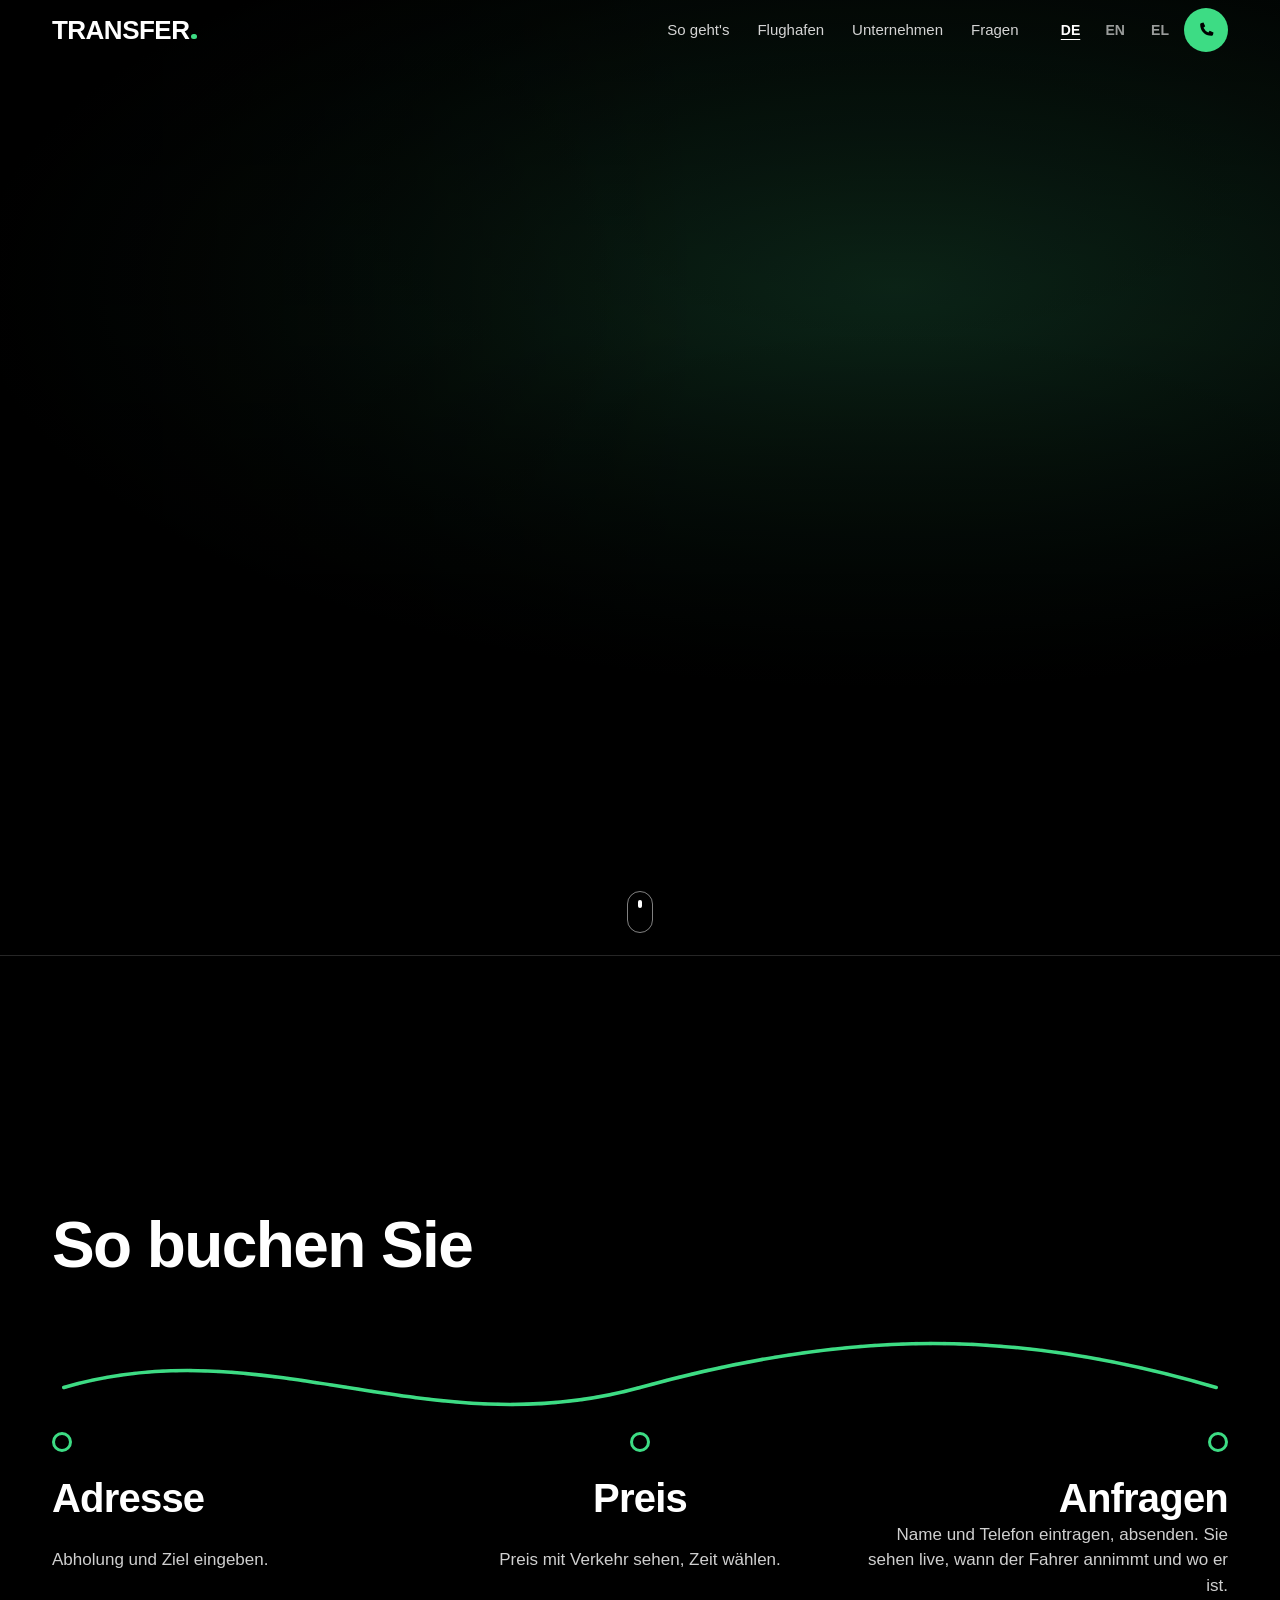
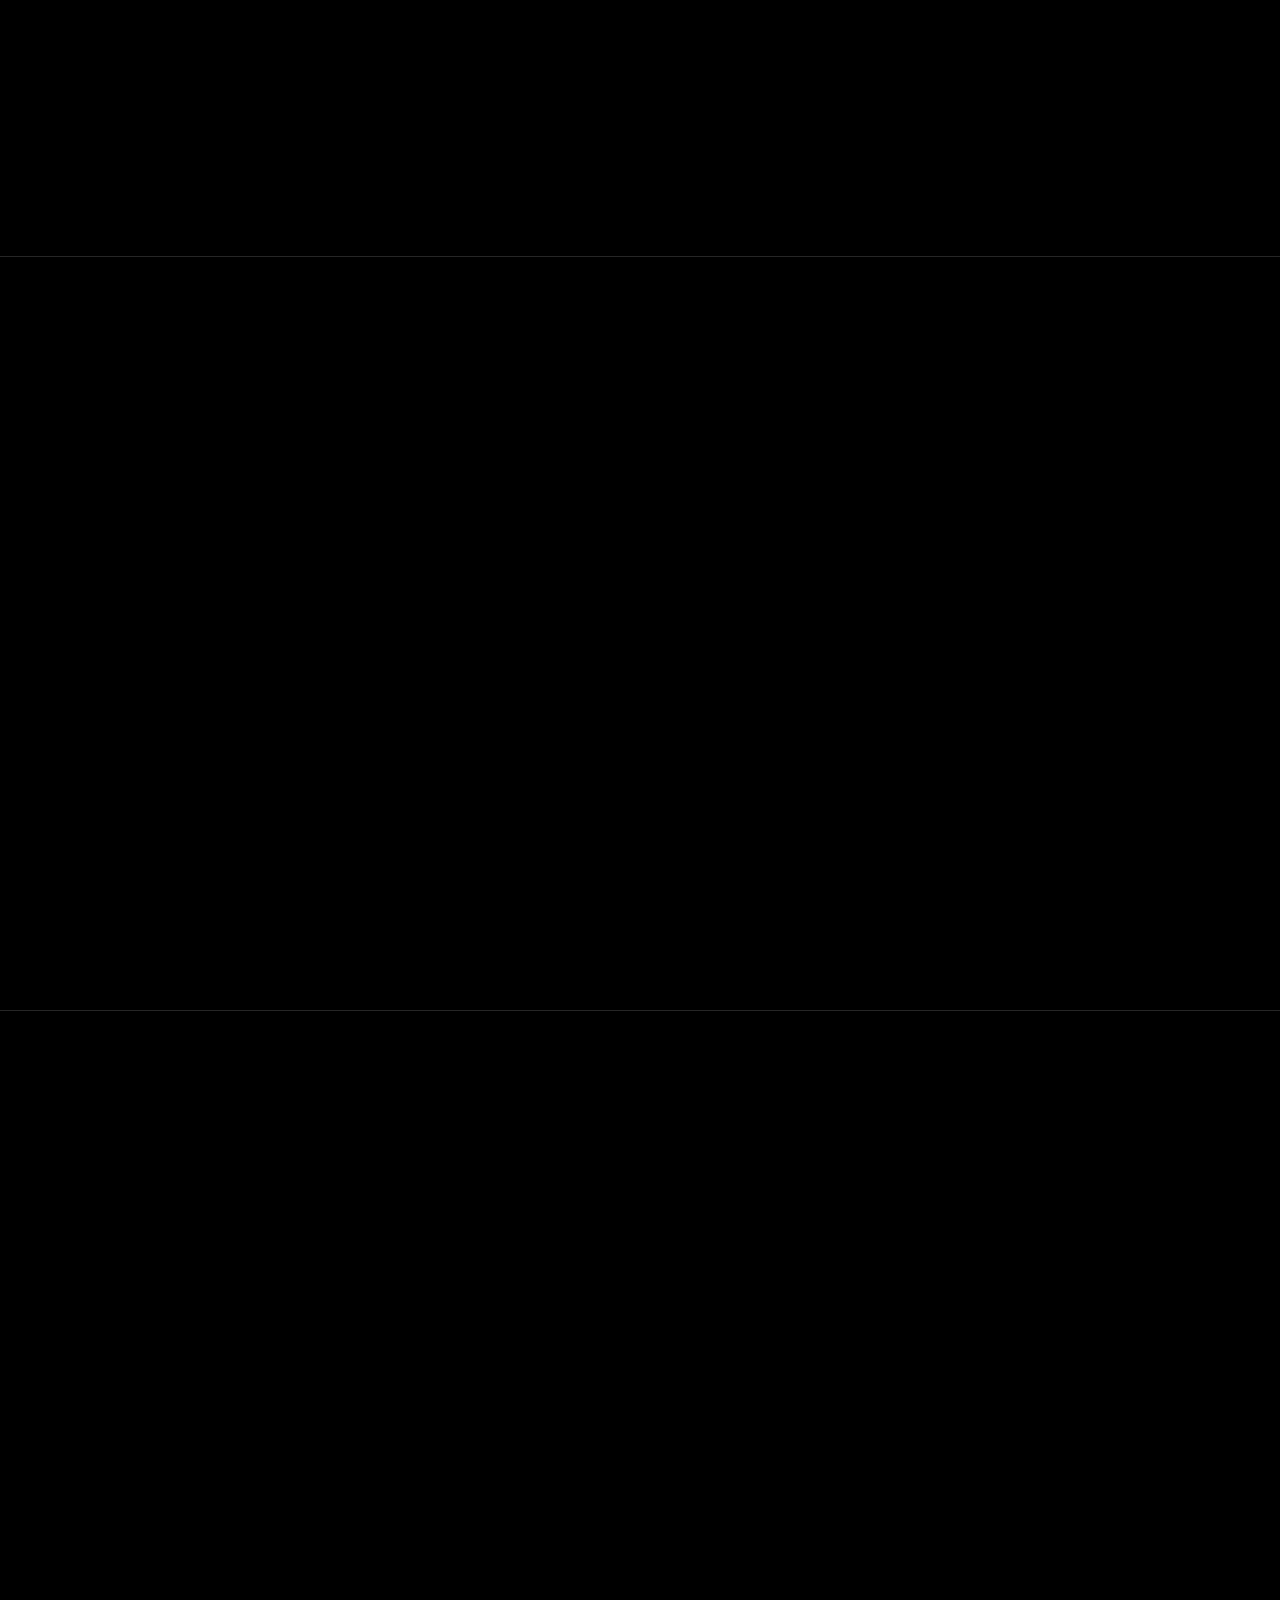
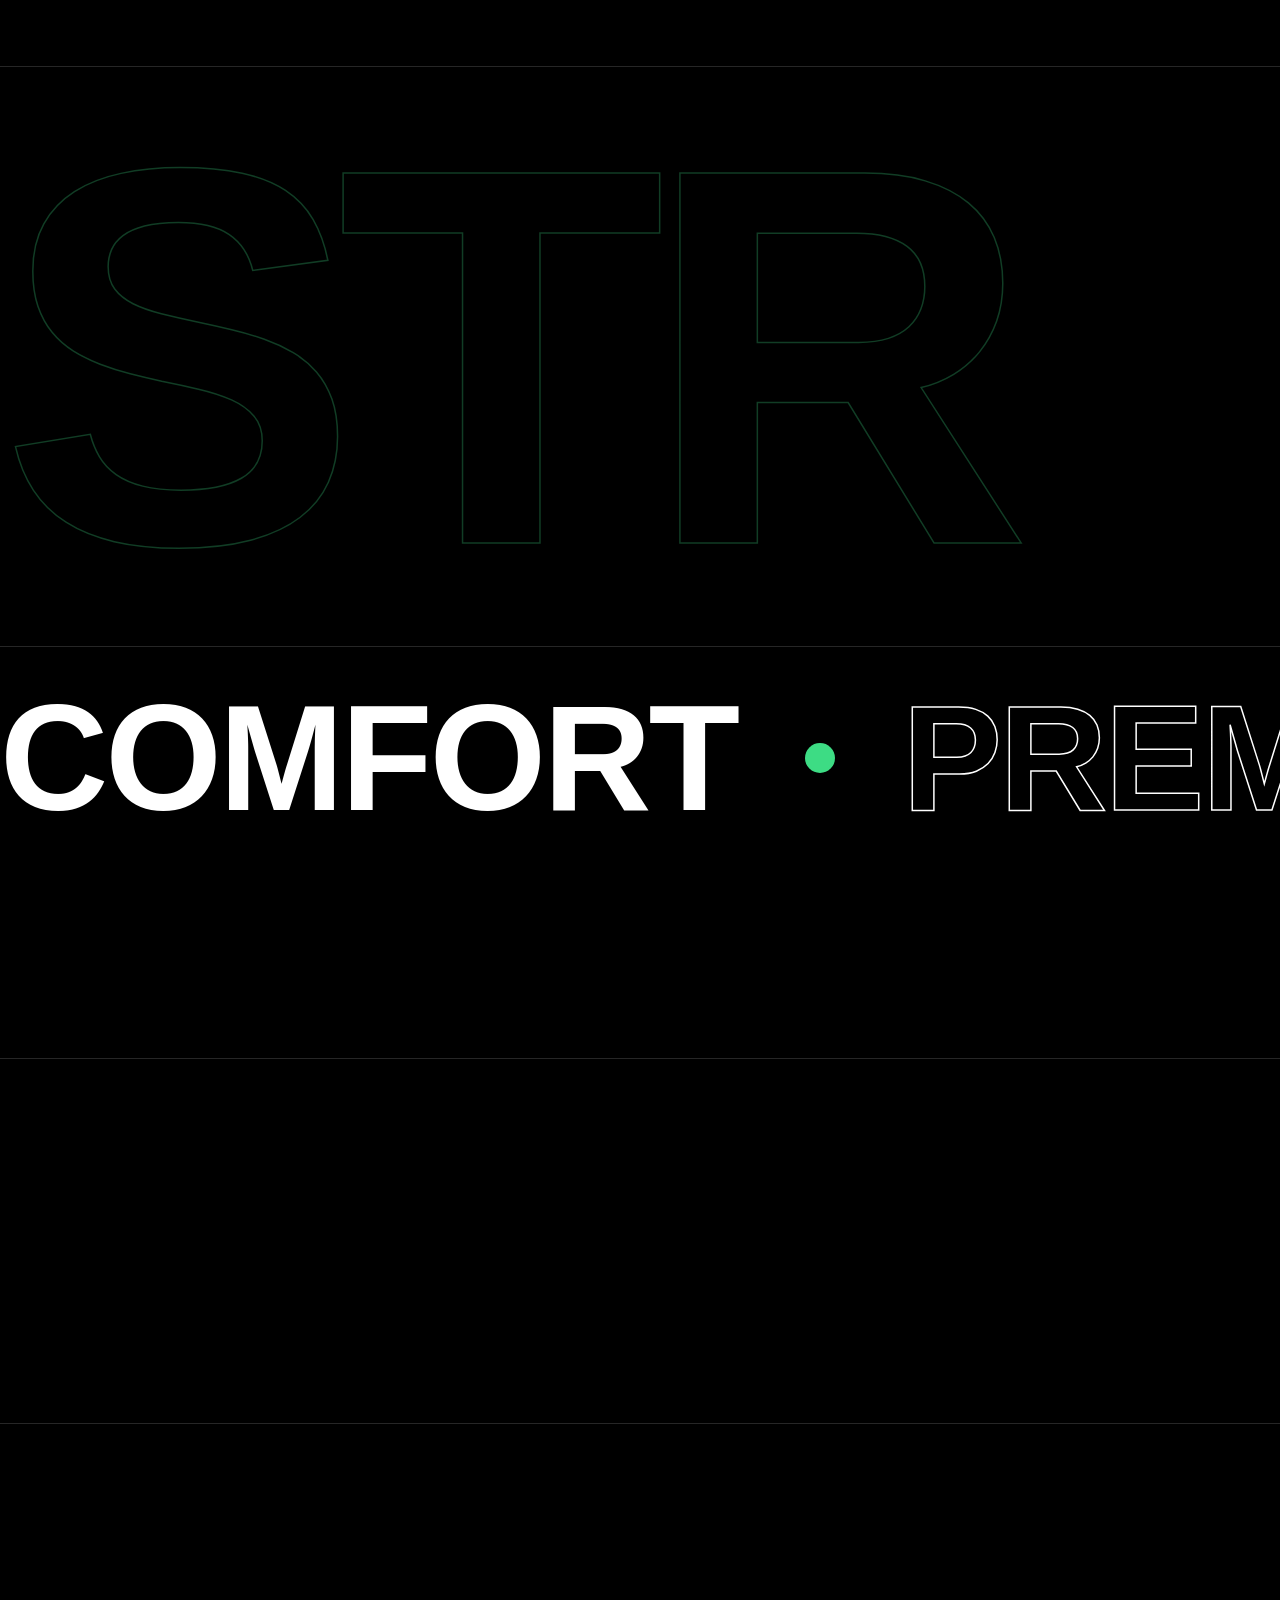
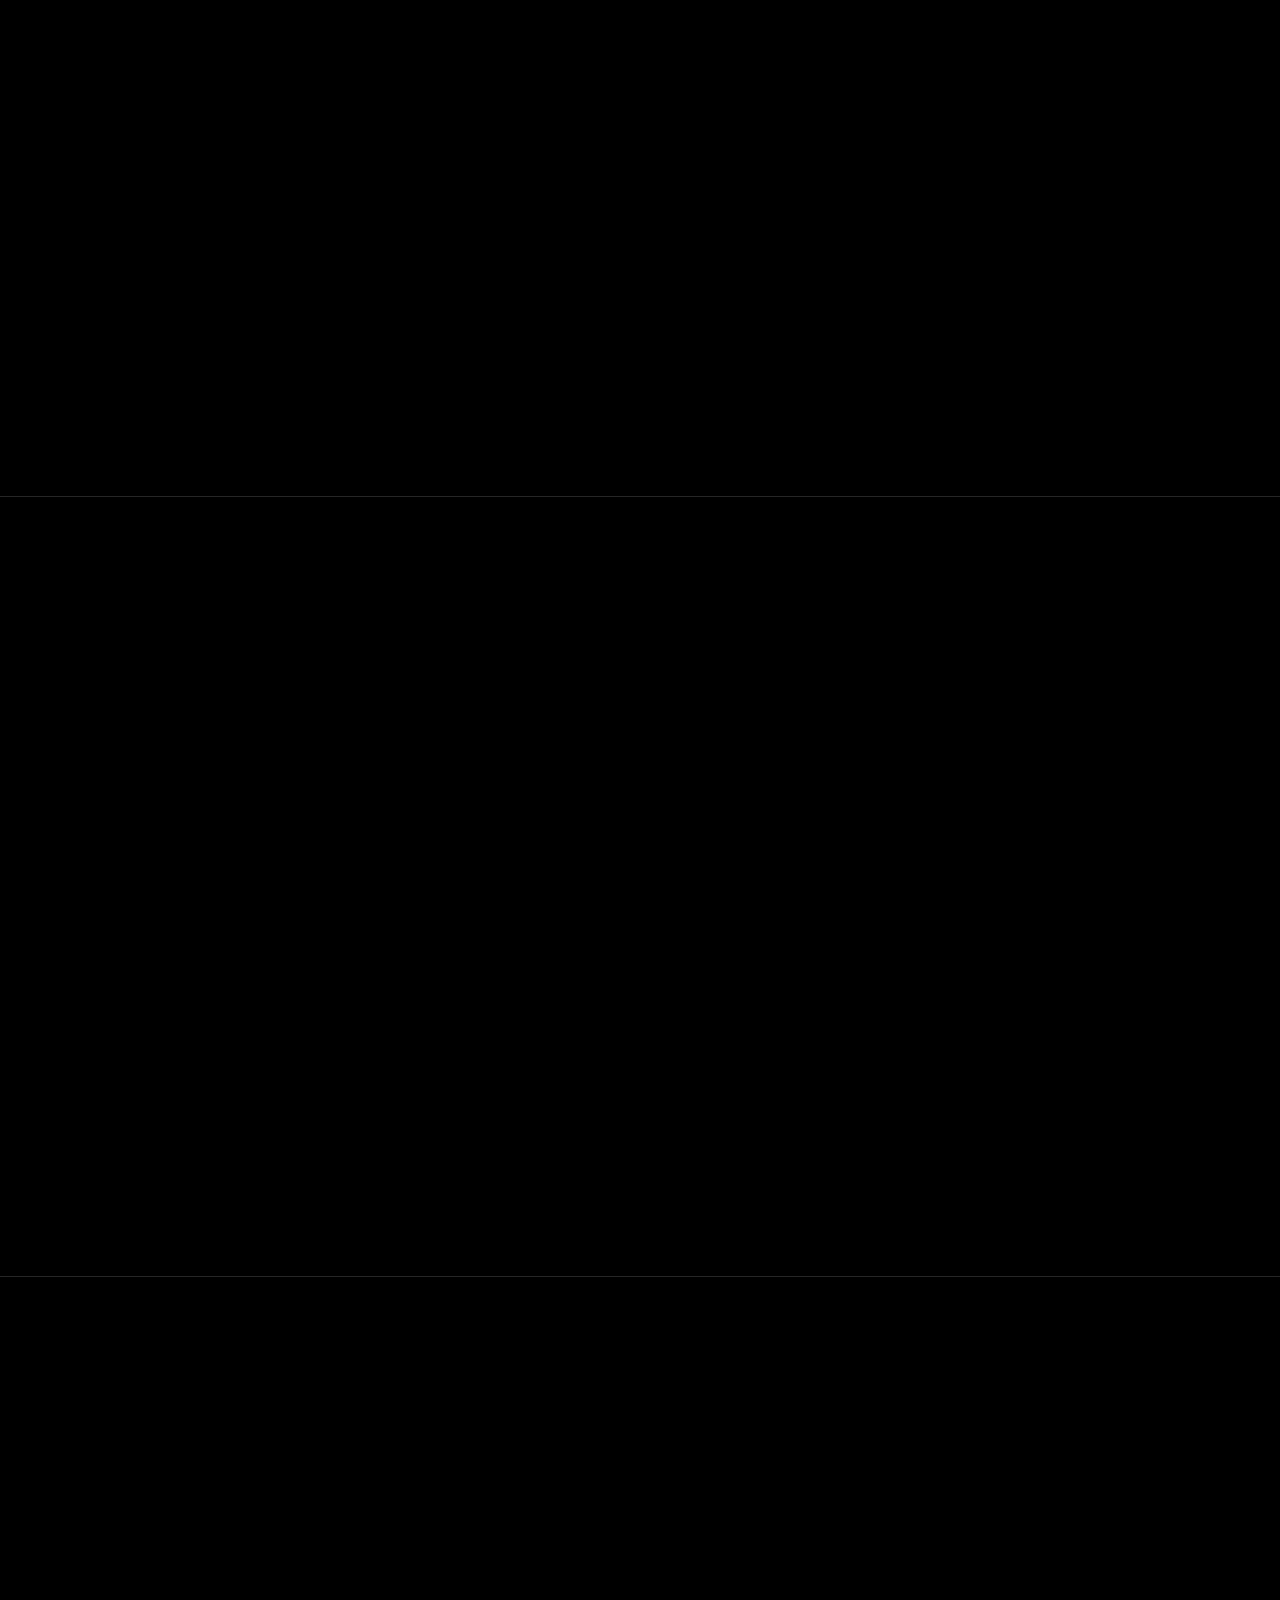
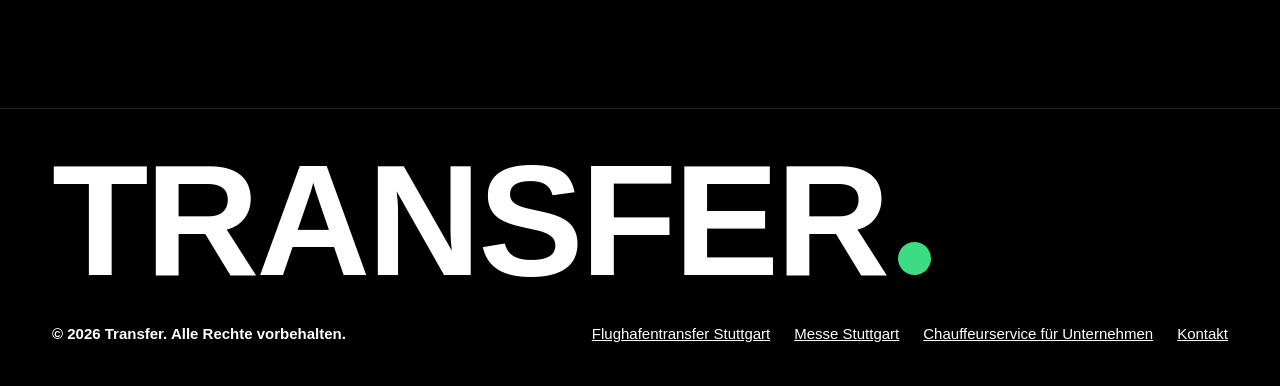
==== docs/index.html @ 0ee3146c "SEO: keyword title and heading, three landing pages, richer business data, sitemap Co-Authored-By: C" ====
<!doctype html>
<html lang="de">
<head>
<meta charset="utf-8">
<meta name="viewport" content="width=device-width, initial-scale=1, viewport-fit=cover">
<title>Mietwagen mit Fahrer Stuttgart | Flughafentransfer &amp; Chauffeur | Transfer</title>
<meta name="copyright" content="© Transfer. Alle Rechte vorbehalten.">
<meta name="description" content="Mietwagen mit Fahrer in Stuttgart: Flughafentransfer STR, Messe, Hauptbahnhof und Geschäftsfahrten. Festpreis sofort sehen, online oder per WhatsApp buchen.">
<meta name="theme-color" content="#000000">
<link rel="icon" href="assets/favicon.svg" type="image/svg+xml">
<link rel="manifest" href="manifest.webmanifest">
<link rel="apple-touch-icon" href="assets/icon-192.png">
<link rel="preload" href="assets/fonts/archivo.woff2" as="font" type="font/woff2" crossorigin>
<link rel="stylesheet" href="assets/vendor/maplibre-gl.css">
<link rel="stylesheet" href="styles.css?v=20261123">
<script>if(!matchMedia("(prefers-reduced-motion: reduce)").matches)document.documentElement.classList.add("motion");setTimeout(function(){if(!window.gsap)document.documentElement.classList.remove("motion")},3500);</script>
<link rel="canonical" href="https://transfer-ride.github.io/">
<meta property="og:type" content="website">
<meta property="og:site_name" content="Transfer">
<meta property="og:title" content="Transfer | Mietwagen mit Fahrer in Stuttgart">
<meta property="og:description" content="Preis sofort sehen, Fahrt direkt online anfragen. Flughafen, Messe, Hauptbahnhof und Geschäftsfahrten.">
<meta property="og:url" content="https://transfer-ride.github.io/">
<meta property="og:image" content="https://transfer-ride.github.io/assets/og.png">
<meta property="og:image:width" content="1200">
<meta property="og:image:height" content="630">
<meta property="og:locale" content="de_DE">
<meta name="twitter:card" content="summary_large_image">
<script type="application/ld+json">
{"@context":"https://schema.org","@graph":[{"@type":"LocalBusiness","@id":"https://transfer-ride.github.io/#business","name":"Transfer","description":"Mietwagen mit Fahrer in Stuttgart: Flughafentransfer, Messe, Hauptbahnhof und Geschäftsfahrten mit Monatsrechnung.","url":"https://transfer-ride.github.io/","logo":"https://transfer-ride.github.io/assets/icon-512.png","image":"https://transfer-ride.github.io/assets/og.png","telephone":"+4915777104912","priceRange":"€€","paymentAccepted":"Cash","currenciesAccepted":"EUR","knowsLanguage":["de","en","el"],"areaServed":[{"@type":"City","name":"Stuttgart"},{"@type":"AdministrativeArea","name":"Region Stuttgart"},{"@type":"Airport","name":"Flughafen Stuttgart","iataCode":"STR"},{"@type":"Place","name":"Messe Stuttgart"},{"@type":"TrainStation","name":"Stuttgart Hauptbahnhof"}],"contactPoint":{"@type":"ContactPoint","telephone":"+4915777104912","contactType":"reservations","availableLanguage":["German","English","Greek"]},"hasOfferCatalog":{"@type":"OfferCatalog","name":"Fahrten","itemListElement":[{"@type":"Offer","itemOffered":{"@id":"https://transfer-ride.github.io/flughafentransfer-stuttgart/#service"}},{"@type":"Offer","itemOffered":{"@id":"https://transfer-ride.github.io/messe-stuttgart-transfer/#service"}},{"@type":"Offer","itemOffered":{"@id":"https://transfer-ride.github.io/chauffeurservice-stuttgart/#service"}},{"@type":"Offer","itemOffered":{"@type":"Service","name":"Paket- und Dokumentenkurier Stuttgart","serviceType":"Kurierfahrt"}}]}},{"@type":"WebSite","@id":"https://transfer-ride.github.io/#website","url":"https://transfer-ride.github.io/","name":"Transfer","inLanguage":"de-DE","publisher":{"@id":"https://transfer-ride.github.io/#business"}}]}
</script>
</head>
<body data-licensed="true">

<svg width="0" height="0" style="position:absolute" aria-hidden="true">
  <symbol id="i-wa" viewBox="0 0 24 24"><path d="M12 2.5a9.5 9.5 0 0 0-8.2 14.3L2.5 21.5l4.8-1.3A9.5 9.5 0 1 0 12 2.5Zm5.5 13.4c-.2.6-1.3 1.2-1.8 1.2-.5.1-1 .2-3.3-.8-2.8-1.1-4.6-4-4.7-4.2-.1-.2-1.1-1.5-1.1-2.9s.7-2 1-2.3c.2-.3.5-.3.7-.3h.5c.2 0 .4 0 .6.5l.8 2c.1.2.1.3 0 .5l-.4.6c-.2.2-.3.4-.1.7.2.3.8 1.3 1.7 2.1 1.2 1 2.1 1.3 2.4 1.5.3.1.5.1.7-.1l.9-1c.2-.3.4-.2.7-.1l2 .9c.3.2.5.2.5.4.1.1.1.7-.1 1.3Z"/></symbol>
  <symbol id="i-save" viewBox="0 0 24 24"><path d="M12 12a4 4 0 1 0 0-8 4 4 0 0 0 0 8Zm-7.5 8c.5-3.7 3.500-6 7.500-6 1.300 0 2.500.2 3.500.7V20H4.500Zm15-8v3h3v2h-3v3h-2v-3h-3v-2h3v-3h2Z"/></symbol>
  <symbol id="i-call" viewBox="0 0 24 24"><path d="M6.600 3.500 9 3l2 4.600-2 1.600a12 12 0 0 0 5.800 5.800l1.600-2 4.600 2-.5 2.400c-.2 1-1 1.600-2 1.600C10.800 19 5 13.200 5 5.500c0-1 .6-1.800 1.600-2Z"/></symbol>
  <symbol id="i-locate" viewBox="0 0 24 24"><path d="M12 8a4 4 0 1 0 0 8 4 4 0 0 0 0-8Zm9 3h-2.100A7 7 0 0 0 13 5.100V3h-2v2.100A7 7 0 0 0 5.100 11H3v2h2.100A7 7 0 0 0 11 18.900V21h2v-2.100A7 7 0 0 0 18.900 13H21v-2Zm-9 6a5 5 0 1 1 0-10 5 5 0 0 1 0 10Z"/></symbol>
  <symbol id="i-swap" viewBox="0 0 24 24"><path d="M7 3 2.500 7.500 4 9l2-2v10h2V7l2 2 1.500-1.500L7 3Zm10 18 4.500-4.500L20 15l-2 2V7h-2v10l-2-2-1.500 1.500L17 21Z"/></symbol>
  <symbol id="i-pin" viewBox="0 0 24 24"><path d="M12 2a7 7 0 0 0-7 7c0 5 7 13 7 13s7-8 7-13a7 7 0 0 0-7-7Zm0 9.500a2.500 2.500 0 1 1 0-5 2.500 2.500 0 0 1 0 5Z"/></symbol>
  <symbol id="i-arrow" viewBox="0 0 24 24"><path d="M5 11h11.200l-4.600-4.600L13 5l7 7-7 7-1.400-1.400 4.600-4.600H5v-2Z"/></symbol>
</svg>

<aside class="preview-bar" id="preview-bar" hidden>
  <span>Vorschau</span>
  <label><input type="checkbox" id="preview-licensed"> Genehmigung erteilt</label>
  <label><input type="checkbox" id="preview-price"> Preis anzeigen</label>
</aside>

<header class="nav" id="nav">
  <div class="wrap nav-in">
    <a class="nav-mark" href="#fahrt" aria-label="Transfer"><span class="mark-word">Transfer</span><span class="mark-dot"></span></a>
    <nav class="nav-links" aria-label="Seiten">
      <a href="#ablauf" data-i18n="navHow">So geht's</a>
      <a href="#flughafen" data-i18n="navAir">Flughafen</a>
      <a href="#business" data-i18n="navBiz">Unternehmen</a>
      <a href="#fragen" data-i18n="navFaq">Fragen</a>
    </nav>
    <div class="nav-right">
      <div class="lang" role="group" aria-label="Sprache / Language">
        <button type="button" data-lang="de" aria-pressed="true">DE</button>
        <button type="button" data-lang="en" aria-pressed="false">EN</button>
        <button type="button" data-lang="el" aria-pressed="false">EL</button>
      </div>
      <a class="nav-call" href="tel:+4915777104912"><svg aria-hidden="true"><use href="#i-call"/></svg><span class="sr" data-i18n="ctaCall">Anrufen</span></a>
    </div>
  </div>
</header>

<main>
  <section class="hero" id="fahrt">
    <div class="scene" aria-hidden="true"><canvas id="scene"></canvas></div>
    <div class="wrap hero-grid">
      <div class="hero-copy">
        <h1 class="ride-place hero-in"><svg aria-hidden="true"><use href="#i-pin"/></svg><span data-i18n="tagline">Mietwagen mit Fahrer in Stuttgart.</span></h1>
        <p class="when-licensed hero-title" data-i18n="bookTitle">Wohin dürfen wir Sie fahren?</p>
        <p class="when-unlicensed hero-title">Transfer</p>
        <p class="hero-lead hero-in" data-i18n="heroLead">Preis sofort sehen. Fahrt hier anfragen. Wir bestätigen persönlich.</p>
      </div>

      <div class="card when-licensed">
        <form id="book" class="form" autocomplete="off">

          <div class="route-box f-wide">
            <div class="field" data-field="from">
              <label for="from" data-i18n="from">Abholung</label>
              <input id="from" name="from" required role="combobox" aria-expanded="false" aria-controls="from-list" aria-autocomplete="list" data-i18n-ph="addrPh" placeholder="Adresse eingeben">
              <ul class="suggest" id="from-list" role="listbox" hidden data-lenis-prevent></ul>
              <button type="button" class="icon-btn locate" id="locate"><svg aria-hidden="true"><use href="#i-locate"/></svg><span class="sr" data-i18n="locate">Meinen Standort verwenden</span></button>
            </div>
            <div class="field" data-field="to">
              <label for="to" data-i18n="to">Ziel</label>
              <input id="to" name="to" required role="combobox" aria-expanded="false" aria-controls="to-list" aria-autocomplete="list" data-i18n-ph="addrPh" placeholder="Adresse eingeben">
              <ul class="suggest" id="to-list" role="listbox" hidden data-lenis-prevent></ul>
              <button type="button" class="icon-btn swap" id="swap"><svg aria-hidden="true"><use href="#i-swap"/></svg><span class="sr" data-i18n="swap">Abholung und Ziel tauschen</span></button>
            </div>
          </div>

          <div class="chips f-wide" role="group" aria-label="Häufige Ziele">
            <button type="button" data-place="fra1" data-i18n="chipAir">Flughafen</button>
            <button type="button" data-place="hbf" data-i18n="chipHbf">Hauptbahnhof</button>
            <button type="button" data-place="messe" data-i18n="chipMesse">Messe</button>
            <button type="button" data-place="fra2" data-i18n="chipCity">Schlossplatz</button>
          </div>

          <p class="status f-wide" id="status" role="status" aria-live="polite"></p>

          <div class="quote f-wide" id="result" hidden>
            <div class="quote-top">
              <div>
                <p class="quote-class" data-i18n="quoteClass">Comfort und Premium</p>
                <p class="small" data-i18n="quoteSeats">Bis 4 Personen, mit Fahrer</p>
              </div>
              <p class="price" id="price"></p>
            </div>
            <dl class="quote-facts">
              <div><dt data-i18n="factKm">Strecke</dt><dd id="q-km"></dd></div>
              <div><dt data-i18n="factMin">Fahrzeit</dt><dd id="q-min"></dd></div>
              <div><dt data-i18n="factTraffic">Verkehr</dt><dd id="q-traffic"></dd></div>
              <div id="q-arrive-row"><dt data-i18n="factArrive">Ankunft ca.</dt><dd id="q-arrive"></dd></div>
              <div id="q-peak-row" hidden><dt data-i18n="factPeak">Stoßzeit</dt><dd data-i18n="peakVal">+15 %</dd></div>
              <div id="q-park-row" hidden><dt data-i18n="factPark">Parken</dt><dd id="q-park"></dd></div>
              <div id="q-total-row" hidden><dt data-i18n="factTotal">Gesamt mit Parken</dt><dd id="q-total"></dd></div>
            </dl>
            <p class="small" id="price-note"></p>
            <button type="button" class="btn btn-small quote-pdf" id="pdf" data-i18n="pdf">Angebot als PDF speichern</button>
          </div>

          <label><span data-i18n="custName">Ihr Name</span><input name="name" required autocomplete="name" enterkeyhint="next" maxlength="100"></label>
          <label><span data-i18n="custPhone">Telefon (für Rückfragen)</span><input name="phone" type="tel" required autocomplete="tel" inputmode="tel" enterkeyhint="send" maxlength="25" pattern="\+?[0-9 \(\)\/\-]{6,25}"></label>
          <button class="btn btn-main f-wide" id="send" type="submit"><svg aria-hidden="true"><use href="#i-arrow"/></svg><span data-i18n="send">Fahrt anfragen</span></button>
          <p class="small f-wide" data-i18n="preorder">Unsere Fahrten sind immer vorbestellt. Die Fahrt gilt, sobald ein Fahrer sie angenommen hat. Das sehen Sie hier live.</p>
          <details class="extras f-wide">
            <summary data-i18n="extras">Extras: andere Abholzeit, Kindersitz, Angebot, Flug …</summary>
            <div class="extras-in">
          <fieldset class="seg f-wide">
            <legend class="sr" data-i18n="whenLegend">Wann möchten Sie fahren?</legend>
            <label><input type="radio" name="mode" value="asap" checked><span data-i18n="asap">So früh wie möglich</span></label>
            <label><input type="radio" name="mode" value="later"><span data-i18n="later">Termin wählen</span></label>
          </fieldset>
          <div class="later-row f-wide" id="later-row" hidden>
            <label><span data-i18n="date">Datum</span><input name="date" type="date" required></label>
            <label><span data-i18n="time">Uhrzeit</span><input name="time" type="time" required></label>
          </div>
          <label class="check f-wide"><input type="checkbox" name="childseat"><span data-i18n="childseat">Kindersitz gewünscht</span></label>
          <label class="check f-wide"><input type="checkbox" name="forOther" id="for-other"><span data-i18n="forOther">Ich buche für jemand anderen</span></label>
          <div class="f-wide pax" id="pax" hidden>
            <label><span data-i18n="paxName">Name des Fahrgasts</span><input name="paxName" autocomplete="off" maxlength="80"></label>
            <label><span data-i18n="paxPhone">Telefon des Fahrgasts</span><input name="paxPhone" type="tel" inputmode="tel" maxlength="25" pattern="\+?[0-9 \(\)\/\-]{6,25}" placeholder="+49 151 2345678"></label>
          </div>
          <label class="check f-wide"><input type="checkbox" name="offer"><span data-i18n="offerOnly">Nur ein Angebot anfragen (noch keine feste Fahrt)</span></label>
          <label><span data-i18n="people">Personen</span>
            <select name="people"><option>1</option><option>2</option><option>3</option><option>4</option></select></label>
          <label><span data-i18n="flight">Flugnummer (optional)</span><input name="flight" autocapitalize="characters" autocomplete="off" placeholder="LH 123" aria-describedby="flight-note"></label>
          <p class="small f-wide flight-note" id="flight-note" hidden data-i18n="flightNote">Wir verfolgen Ihren Flug. Landet er später, holen wir Sie später ab, ohne Aufpreis.</p>
          <label><span data-i18n="pay">Bezahlung</span>
            <select name="pay"><option value="cash" data-i18n="payCash">Bar im Fahrzeug</option><option value="online" data-i18n="payOnline" data-feature="online-pay">Online vorab (PayPal, Karte)</option></select></label>
          <label class="check f-wide" data-feature="parcels"><input type="checkbox" name="parcel"><span data-i18n="parcel">Paket statt Fahrgast (gleicher Preis)</span></label>
          <label class="check f-wide"><input type="checkbox" name="parking"><span data-i18n="parking">Mein Auto parken, solange ich weg bin (7 € pro Tag)</span></label>
          <div class="f-wide later-row" id="return-row" hidden>
            <label><span data-i18n="returnDate">Zurück am</span><input name="returnDate" type="date"></label>
            <p class="small" data-i18n="parkNote">Stellplatz in einem geschlossenen, bewachten Parkhaus. Sie mieten nur den Stellplatz, für Schäden am Fahrzeug haften wir nicht.</p>
          </div>
            </div>
          </details>
          <div class="map f-wide" id="map" aria-label="Karte" data-lenis-prevent></div>



        </form>
        <div class="sent" id="sent" hidden tabindex="-1" aria-live="polite">
          <div class="live-head"><span class="sent-dot" aria-hidden="true"></span><h2 id="live-title"></h2></div>
          <p id="live-sub"></p>
          <ol class="live-steps" id="live-steps" aria-hidden="true"><li></li><li></li><li></li><li></li></ol>
          <div class="live-driver" id="live-driver" hidden>
            <strong id="live-name"></strong><span id="live-plate"></span><span id="live-stars"></span>
          </div>
          <div class="live-chat" id="live-chat" hidden>
            <p class="chat-title" id="chat-title"></p>
            <div class="chat-list" id="chat-list" aria-live="polite"></div>
            <div class="chat-quick" id="chat-quick"></div>
            <form class="chat-form" id="chat-form">
              <input id="chat-in" maxlength="500" autocomplete="off" data-i18n-ph="chatPh" placeholder="Nachricht an den Fahrer …">
              <button type="submit" class="btn btn-small btn-main" data-i18n="chatSend">Senden</button>
            </form>
          </div>
          <div class="live-notify" id="live-notify" hidden>
            <button type="button" class="btn btn-small btn-main" id="notify-on"></button>
            <p class="small" id="notify-note"></p>
          </div>
          <button type="button" class="btn btn-small live-share" id="live-share" hidden><svg aria-hidden="true"><use href="#i-locate"/></svg><span data-i18n="shareLoc">Meinen Standort mit dem Fahrer teilen</span></button>
          <p class="small live-shared" id="live-shared" hidden data-i18n="sharedLoc">Ihr Fahrer sieht, wo Sie gerade sind.</p>
          <div class="live-map" id="live-map" hidden></div>
          <div class="live-rate" id="live-rate" hidden>
            <div class="stars" role="group" aria-label="Sterne">
              <button type="button" data-star="1" aria-pressed="false" aria-label="1">★</button><button type="button" data-star="2" aria-pressed="false" aria-label="2">★</button><button type="button" data-star="3" aria-pressed="false" aria-label="3">★</button><button type="button" data-star="4" aria-pressed="false" aria-label="4">★</button><button type="button" data-star="5" aria-pressed="false" aria-label="5">★</button>
            </div>
            <label><span data-i18n="wComment">Kommentar (optional)</span><textarea id="live-comment" rows="2" maxlength="500"></textarea></label>
            <button type="button" class="btn btn-main" id="live-rate-send" disabled data-i18n="wRate">Bewertung senden</button>
          </div>
          <div class="row">
            <a class="btn btn-small" id="live-call" href="tel:+4915777104912" hidden><svg aria-hidden="true"><use href="#i-call"/></svg><span data-i18n="ctaCall">Anrufen</span></a>
            <a class="btn btn-small" id="sent-wa" href="https://wa.me/4915777104912" hidden><svg aria-hidden="true"><use href="#i-wa"/></svg><span data-i18n="sentWa">Auf WhatsApp schreiben</span></a>
            <button type="button" class="btn btn-small" id="live-follow" hidden><svg aria-hidden="true"><use href="#i-arrow"/></svg><span data-i18n="shareRide">Fahrt teilen</span></button>
            <button type="button" class="btn btn-small" id="live-cancel" hidden data-i18n="wCancel">Fahrt stornieren</button>
            <button type="button" class="btn btn-small" id="sent-new" hidden data-i18n="sentNew">Neue Anfrage</button>
          </div>
        </div>
      </div>
      <!-- Contact comes after the booking form, so the ride request is the first thing on a phone. -->
      <div class="hero-contact">
          <div class="actions hero-in">
            <a class="btn btn-main js-wa" href="https://wa.me/4915777104912"><svg aria-hidden="true"><use href="#i-wa"/></svg><span data-i18n="ctaWa">Auf WhatsApp schreiben</span></a>
            <a class="btn" href="transfer.vcf" download="Transfer.vcf"><svg aria-hidden="true"><use href="#i-save"/></svg><span data-i18n="ctaSave">Kontakt speichern</span></a>
            <a class="btn" href="tel:+4915777104912"><svg aria-hidden="true"><use href="#i-call"/></svg><span data-i18n="ctaCall">Anrufen</span></a>
          </div>
          <p class="number hero-in">
            <span>+49 1577 7104912</span>
            <button type="button" class="link-btn" data-copy="+4915777104912" data-i18n="copyNumber">Nummer kopieren</button>
          </p>
      </div>
    </div>
    <a class="scroll-cue" href="#ablauf" aria-label="Weiter"><span></span></a>
  </section>

  <section class="band when-unlicensed">
    <div class="wrap grid">
      <h2 data-i18n="soonTitle">Start in Kürze</h2>
      <div>
        <p class="lead" data-i18n="soonLead">Der Fahrbetrieb startet, sobald unsere Genehmigung erteilt ist.</p>
        <p data-i18n="soonBody">Speichern Sie unsere Nummer schon jetzt. Fahrten nehmen wir ab dem Start an.</p>
      </div>
    </div>
  </section>

  <section class="journey when-licensed" id="ablauf">
    <div class="wrap journey-in">
      <h2 class="big" data-i18n="howTitle">So buchen Sie</h2>
      <div class="journey-track">
        <svg class="journey-line" viewBox="0 0 1000 120" aria-hidden="true">
          <path class="journey-base" d="M10 60 C 180 10, 320 110, 500 60 S 820 10, 990 60"/>
          <path class="journey-draw" pathLength="1" d="M10 60 C 180 10, 320 110, 500 60 S 820 10, 990 60"/>
        </svg>
        <ol class="journey-steps">
          <li><span class="stop"></span><strong data-i18n="how1T">Adresse</strong><span data-i18n="how1">Abholung und Ziel eingeben.</span></li>
          <li><span class="stop"></span><strong data-i18n="how2T">Preis</strong><span data-i18n="how2">Preis mit Verkehr sehen, Zeit wählen.</span></li>
          <li><span class="stop"></span><strong data-i18n="how3T">Anfragen</strong><span data-i18n="how3">Name und Telefon eintragen, absenden. Sie sehen live, wann der Fahrer annimmt und wo er ist.</span></li>
        </ol>
      </div>
    </div>
  </section>

  <section class="band when-licensed" id="vorteile">
    <div class="wrap">
      <h2 class="big" data-reveal data-i18n="benTitle">Planen Sie Ihre Fahrt im Voraus</h2>
      <form class="reserve" id="reserve" data-reveal>
        <strong data-i18n="resTitle">Tag und Uhrzeit wählen</strong>
        <div class="reserve-row">
          <label><span data-i18n="date">Datum</span><input type="date" name="rdate" required></label>
          <label><span data-i18n="time">Uhrzeit</span><input type="time" name="rtime" required></label>
        </div>
        <button class="btn btn-main" type="submit" data-i18n="resNext">Weiter</button>
      </form>
      <ul class="benefits">
        <li data-reveal><span class="b-n">01</span><strong data-i18n="ben1T">Preis vor dem Absenden</strong><span data-i18n="ben1">Sie sehen Strecke, Fahrzeit, Verkehr und Endpreis, bevor Sie uns schreiben.</span></li>
        <li data-reveal><span class="b-n">02</span><strong data-i18n="ben2T">Ihre Abholzeit</strong><span data-i18n="ben2">Sie wählen Tag und Uhrzeit. Wir bestätigen die Fahrt persönlich per Anruf oder WhatsApp.</span></li>
        <li data-reveal><span class="b-n">03</span><strong data-i18n="ben3T">Zeit zum Einsteigen</strong><span data-i18n="ben3">5 Minuten Wartezeit sind inklusive, am Flughafen 45 Minuten nach der Landung.</span></li>
        <li data-reveal><span class="b-n">04</span><strong data-i18n="ben4T">Kostenlos stornieren</strong><span data-i18n="ben4">Bis 1 Stunde vor der Abholung zahlen Sie nichts.</span></li>
      </ul>
    </div>
  </section>

  <section class="band when-licensed" id="services">
    <div class="wrap">
      <h2 class="big" data-reveal data-i18n="servTitle">Mehr als Fahrten</h2>
      <ul class="benefits services">
        <li data-reveal data-feature="parcels"><span class="b-n" data-i18n="serv1N">Pakete</span><strong data-i18n="serv1T">Pakete und Dokumente</strong><span data-i18n="serv1">Wir bringen Ihr Paket von Tür zu Tür, zum gleichen Preis wie eine Fahrt.</span></li>
        <li data-reveal><span class="b-n" data-i18n="serv2N">Parken</span><strong data-i18n="serv2T">Flughafen mit Parken</strong><span data-i18n="serv2">Ihr Auto steht in einem geschlossenen, bewachten Parkhaus, für 7 € pro Tag, solange Sie verreist sind. Wir fahren Sie zum Flughafen. Sie mieten nur den Stellplatz, für Schäden am Fahrzeug haften wir nicht.</span></li>
        <li data-reveal><span class="b-n" data-i18n="serv3N">Fernfahrt</span><strong data-i18n="serv3T">Lange Strecken</strong><span data-i18n="serv3">Sie sehen den Preis sofort. Schreiben Sie uns, wir versuchen Ihnen ein besseres Angebot zu machen.</span></li>
      </ul>
      <p class="row" data-reveal><a class="btn btn-main js-wa" href="https://wa.me/4915777104912"><svg aria-hidden="true"><use href="#i-wa"/></svg><span data-i18n="servCta">Auf WhatsApp anfragen</span></a></p>
    </div>
  </section>

  <section class="airport when-licensed" id="flughafen">
    <p class="fra" aria-hidden="true">STR</p>
    <div class="wrap grid" data-reveal>
      <h2 class="big" data-i18n="airTitle">Flughafen Stuttgart</h2>
      <div>
        <p class="lead" data-i18n="airLead">Buchen Sie Ihre Fahrt zum Flughafen oder vom Flughafen im Voraus.</p>
        <ul class="plain">
          <li data-i18n="air1">Geben Sie bei der Abholung Ihre Flugnummer an, dann planen wir die Ankunft mit ein.</li>
          <li><span data-i18n="air2">Nach der Landung warten wir 45 Minuten ohne Aufpreis.</span></li>
          <li><span data-i18n="air3">Bis 1 Stunde vor der Abholung kostenlos stornieren.</span></li>
        </ul>
        <p class="row"><button type="button" class="btn btn-main" data-place="fra1" data-target="to"><span data-i18n="airCta">Preis zum Flughafen ansehen</span><svg aria-hidden="true"><use href="#i-arrow"/></svg></button></p>
      </div>
    </div>
  </section>

  <section class="klasse when-licensed" id="klasse">
    <div class="marquee" aria-hidden="true"><div class="marquee-in"><span>Comfort</span><i></i><span>Premium</span><i></i><span>Comfort</span><i></i><span>Premium</span><i></i><span>Comfort</span><i></i><span>Premium</span><i></i></div></div>
    <div class="wrap grid" data-reveal>
      <h2 class="big" data-i18n="classTitle">Fahrzeugklasse</h2>
      <div>
        <p class="lead" data-i18n="classLead">Wir fahren in der Comfort- und Premium-Klasse.</p>
        <p data-i18n="classBody">In anderen Fahrdienst-Apps entspricht das den Kategorien Comfort und Premium.</p>
        <p class="small" data-i18n="classLegal">Mietwagen mit Fahrer nach §&nbsp;49&nbsp;Abs.&nbsp;4&nbsp;PBefG.</p>
      </div>
    </div>
  </section>

  <section class="band when-licensed" id="sicherheit">
    <div class="wrap grid" data-reveal>
      <h2 data-i18n="safeTitle">Sicherheit</h2>
      <ul class="plain">
        <li data-i18n="safe1">Das Fahrzeug wird jede Woche geprüft.</li>
        <li data-i18n="safe2">Führerschein und Personenbeförderungsschein prüfen wir vor dem ersten Einsatz und danach mindestens vierteljährlich.</li>
        <li><span data-i18n="safe3">Sobald der Fahrer annimmt, sehen Sie seinen Namen und das Kennzeichen.</span></li>
      </ul>
    </div>
  </section>

  <section class="band when-licensed" id="business">
    <div class="wrap grid" data-reveal>
      <h2 data-i18n="bizTitle">Für Unternehmen</h2>
      <div>
        <p class="lead"><span data-i18n="bizLead">Fahrten für Mitarbeitende und Gäste, mit einer gemeinsamen Rechnung pro Monat.</span></p>
        <ul class="biz-points">
          <li data-i18n="biz1">Ihr Team bucht wie gewohnt hier auf der Seite und schreibt im Chat den Firmennamen dazu.</li>
          <li data-i18n="biz2">Am Monatsende kommt eine Rechnung mit allen Fahrten, Datum, Strecke und Fahrgast.</li>
          <li data-i18n="biz3">Kein Bargeld, keine Einzelbelege, kein Mindestumsatz.</li>
        </ul>
        <form class="form biz-form" id="biz">
          <label><span data-i18n="bizCompany">Firma</span><input name="company" required autocomplete="organization"></label>
          <label><span data-i18n="bizName">Ansprechperson</span><input name="name" required autocomplete="name"></label>
          <label><span data-i18n="bizEmail">E-Mail für Rechnungen</span><input name="email" type="email" required autocomplete="email"></label>
          <label><span data-i18n="bizRides">Fahrten pro Monat, etwa</span>
            <select name="rides"><option>1–5</option><option>6–20</option><option>21–50</option><option>50+</option></select></label>
          <button class="btn btn-main f-wide" type="submit"><svg aria-hidden="true"><use href="#i-wa"/></svg><span data-i18n="bizCta">Firmenkonto auf WhatsApp anfragen</span></button>
        </form>
      </div>
    </div>
  </section>

  <section class="band when-licensed" id="fragen">
    <div class="wrap grid" data-reveal>
      <h2 data-i18n="faqTitle">Häufige Fragen</h2>
      <div class="faq">
        <details><summary data-i18n="q1">Wie entsteht der Preis?</summary><p data-i18n="a1">Aus Strecke und Fahrzeit Ihrer Route, also auch abhängig vom Verkehr. Den Endpreis inklusive Umsatzsteuer sehen Sie vor dem Absenden.</p></details>
        <details><summary data-i18n="q9">Warum ist es zu manchen Zeiten teurer?</summary><p data-i18n="a9">Montag bis Freitag von 8:00 bis 10:00 und von 15:30 bis 17:30 gilt ein Stoßzeit-Zuschlag von 15 %. Zeit im Stau wird außerdem pro Minute berechnet. Den Endpreis sehen Sie immer vor dem Absenden.</p></details>
        <details><summary data-i18n="q8">Woher kommt die Verkehrslage?</summary><p data-i18n="a8">Von TomTom. Für eine Fahrt jetzt nutzen wir den aktuellen Verkehr, für einen späteren Termin die übliche Verkehrslage zu dieser Uhrzeit.</p></details>
        <details><summary data-i18n="q2">Kann ich an der Straße einsteigen?</summary><p data-i18n="a2">Nein. Als Mietwagen dürfen wir nur vorab eingegangene Aufträge fahren.</p></details>
        <details><summary data-i18n="q3">Wie viel Gepäck passt ins Auto?</summary><p><span data-i18n="a3">Bei 4 Personen 4 große Koffer. Bei mehr Gepäck schreiben Sie uns vorher.</span></p></details>
        <details><summary data-i18n="q4">Wie lange wartet der Fahrer?</summary><p><span data-i18n="a4">5 Minuten ab der vereinbarten Zeit ohne Aufpreis, am Flughafen 45 Minuten nach der Landung.</span></p></details>
        <details><summary data-i18n="q5">Wie kann ich bezahlen?</summary><p><span data-i18n="a5">Bar im Fahrzeug.</span></p></details>
        <details><summary data-i18n="q6">Bekomme ich eine Rechnung?</summary><p data-i18n="a6">Ja. Schreiben Sie uns einfach die Rechnungsadresse auf WhatsApp.</p></details>
        <details><summary data-i18n="q7">Ich habe etwas im Auto vergessen.</summary><p data-i18n="a7">Schreiben Sie uns auf WhatsApp mit Datum und Strecke Ihrer Fahrt.</p></details>
        <details><summary data-i18n="q11">Kann jemand meine Fahrt live mitverfolgen?</summary><p data-i18n="a11">Ja. Tippen Sie während der Fahrt auf „Fahrt teilen“. Wer den Link öffnet, sieht Fahrer, Auto und Ankunft live, kann aber nichts ändern.</p></details>
      </div>
    </div>
  </section>

  <section class="band only-desktop" id="scan">
    <div class="wrap grid" data-reveal>
      <h2 data-i18n="scanTitle">Aufs Handy holen</h2>
      <div class="qr">
        <figure><img src="assets/qr-whatsapp.svg" alt="" width="176" height="176"><figcaption data-i18n="scanWa">Scannen, um WhatsApp zu öffnen</figcaption></figure>
        <figure><img src="assets/qr-contact.svg" alt="" width="176" height="176"><figcaption data-i18n="scanSave">Scannen, um den Kontakt zu speichern</figcaption></figure>
      </div>
    </div>
  </section>
</main>

<footer class="foot">
  <div class="wrap">
    <p class="mark foot-mark" aria-hidden="true">
      <span class="mark-row"><span class="mark-word">Transfer</span><span class="mark-dot"></span></span>
    </p>
  </div>
  <div class="wrap foot-row">
    <span>© 2026 Transfer. Alle Rechte vorbehalten.</span>
    <a href="flughafentransfer-stuttgart/">Flughafentransfer Stuttgart</a>
    <a href="messe-stuttgart-transfer/">Messe Stuttgart</a>
    <a href="chauffeurservice-stuttgart/">Chauffeurservice für Unternehmen</a>
    <a href="link/">Kontakt</a>
  </div>
</footer>

<section class="print-sheet" id="print-sheet" aria-hidden="true"></section>

<div class="sticky-send when-licensed" id="sticky" hidden>
  <span id="sticky-price"></span>
  <button class="btn btn-main" type="submit" form="book"><svg aria-hidden="true"><use href="#i-arrow"/></svg><span data-i18n="send">Fahrt anfragen</span></button>
</div>

<div class="toast" id="toast" role="status" aria-live="polite"></div>
<script src="site.js?v=20261118u"></script>
<script src="classes.js?v=20261118u"></script>
<script src="plan.js?v=20261118u"></script>
<script src="live.js?v=20261118u"></script>
<script src="account.js?v=20261118u"></script>
<script src="assets/vendor/gsap.min.js" defer></script>
<script src="assets/vendor/ScrollTrigger.min.js" defer></script>
<script src="assets/vendor/lenis.min.js" defer></script>
<script src="motion.js?v=20261118u" defer></script>
<script src="scene.js?v=20261118u" defer></script>
</body>
</html>
---- docs/styles.css ----
/*! © Transfer. Alle Rechte vorbehalten. Vervielfältigung, Weitergabe oder Nutzung dieses Codes,
    auch in Teilen, nur mit schriftlicher Genehmigung von Transfer. */
@font-face {
  font-family: "Archivo";
  src: url("assets/fonts/archivo.woff2") format("woff2");
  font-weight: 100 900;
  font-stretch: 62% 125%;
  font-display: swap;
}

:root {
  --mint: #3ddc84;
  --mint-soft: rgba(61, 220, 132, .14);
  --bg: #000;
  --fg: #fff;
  --muted: #a3a3a3;
  --line: #262626;
  --panel: #121212;
  --gutter: 16px;
  --ease: cubic-bezier(.16, .84, .3, 1);
}

* { box-sizing: border-box; }
[hidden] { display: none !important; }
html { -webkit-text-size-adjust: 100%; }
html.lenis, html.lenis body { height: auto; }
.lenis.lenis-smooth { scroll-behavior: auto !important; }
body {
  margin: 0;
  background: var(--bg);
  color: var(--fg);
  font: 400 17px/1.5 "Archivo", "Helvetica Neue", Arial, sans-serif;
  overflow-x: hidden;
}
.wrap { width: 100%; max-width: 1240px; margin-inline: auto; padding-inline: var(--gutter); }
a { color: inherit; }
:focus-visible { outline: 3px solid var(--mint); outline-offset: 3px; }
.sr { position: absolute; width: 1px; height: 1px; margin: -1px; padding: 0; overflow: hidden; clip-path: inset(50%); white-space: nowrap; border: 0; }

/* Wordmark */
.mark { display: inline-block; margin: 0; font-weight: inherit; font-size: min(23.4vw, 296px); line-height: .8; }
.mark-row { display: flex; align-items: baseline; }
.mark-word { font-weight: 800; font-stretch: 125%; letter-spacing: -.02em; text-transform: uppercase; }
.mark-dot { flex: none; display: inline-block; width: .21em; height: .21em; margin-left: .07em; border-radius: 50%; background: var(--mint); }
.mark-sub { display: flex; justify-content: space-between; margin-top: .2em; font-size: .225em; line-height: 1; font-weight: 400; font-stretch: 125%; text-transform: uppercase; }

/* Header */
.nav { position: fixed; inset: 0 0 auto; z-index: 9; transition: background-color .3s, border-color .3s; border-bottom: 1px solid transparent; }
.nav.solid { background: rgba(0, 0, 0, .82); -webkit-backdrop-filter: blur(14px); backdrop-filter: blur(14px); border-bottom-color: var(--line); }
.nav-in { display: flex; align-items: center; gap: 24px; min-height: 60px; }
.nav-mark { display: inline-flex; align-items: baseline; font-size: 26px; line-height: 1; text-decoration: none; }
@media (max-width: 420px) { .nav-mark { font-size: 19px; } }
.nav-links { display: none; gap: 28px; margin-left: auto; font-size: 15px; font-weight: 500; }
.nav-links a { text-decoration: none; color: #d4d4d4; }
.nav-links a:hover { color: var(--fg); }
.nav-right { display: flex; align-items: center; gap: 4px; margin-left: auto; }
.lang button { appearance: none; background: none; border: 0; color: inherit; opacity: .6; font: 600 14px/1 "Archivo", sans-serif; min-width: 40px; min-height: 44px; cursor: pointer; }
.lang button[aria-pressed="true"] { opacity: 1; text-decoration: underline; text-underline-offset: 4px; }
.nav-call { display: grid; place-items: center; width: 44px; height: 44px; border-radius: 50%; background: var(--mint); color: #000; }
.nav-call svg { width: 20px; height: 20px; fill: currentColor; }

/* Buttons */
.actions { display: grid; grid-template-columns: 1fr 1fr; gap: 10px; }
.actions .btn-main { grid-column: 1 / -1; }
.btn {
  display: inline-flex; align-items: center; justify-content: center; gap: 10px;
  min-height: 52px; padding: 10px 18px; border: 1.5px solid rgba(255, 255, 255, .85); border-radius: 999px;
  background: rgba(0, 0, 0, .25); color: inherit; cursor: pointer;
  font: 600 16px/1.15 "Archivo", sans-serif; text-decoration: none; text-align: center;
  transition: background-color .2s, color .2s, transform .2s var(--ease), box-shadow .2s;
}
.btn svg { width: 22px; height: 22px; flex: none; fill: currentColor; }
.btn:hover { background: var(--fg); color: var(--bg); }
.btn-main, .btn-main:hover { background: var(--mint); border-color: var(--mint); color: #000; }
.btn-main:hover { filter: brightness(1.06); transform: translateY(-1px); }
.btn:active { transform: translateY(1px); }
.btn-small { min-height: 44px; padding: 8px 16px; font-size: 15px; border-width: 1.5px; }
.number { display: flex; flex-wrap: wrap; align-items: center; gap: 2px 16px; margin: 12px 0 0; font-size: 16px; font-weight: 600; font-variant-numeric: tabular-nums; }
.link-btn { appearance: none; background: none; border: 0; padding: 12px 0; color: inherit; cursor: pointer; font: 400 15px/1 "Archivo", sans-serif; text-decoration: underline; text-underline-offset: 3px; text-align: left; }

/* Hero */
.hero { position: relative; min-height: 100svh; padding-block: 84px 56px; overflow: hidden; isolation: isolate; }
.scene { position: absolute; inset: 0; z-index: -1; background: radial-gradient(120% 70% at 70% 30%, #0d2a1b 0%, #000 60%); }
.scene canvas { display: block; width: 100%; height: 100%; }
.scene::after { content: ""; position: absolute; inset: 0; background: linear-gradient(180deg, rgba(0,0,0,.35) 0%, rgba(0,0,0,.15) 35%, rgba(0,0,0,.75) 78%, #000 100%), linear-gradient(90deg, rgba(0,0,0,.65) 0%, rgba(0,0,0,0) 55%); pointer-events: none; }
.hero-grid { display: grid; gap: 22px; align-items: start; }
.ride-place { display: flex; align-items: center; gap: 6px; margin: 8px 0 12px; color: #cfcfcf; font-size: 15px; font-weight: 500; line-height: 1.4; }
.ride-place svg { width: 18px; height: 18px; flex: none; fill: var(--mint); }
.hero-title { margin: 0 0 14px; font-size: clamp(42px, 11.5vw, 92px); line-height: .95; font-weight: 800; font-stretch: 115%; letter-spacing: -.025em; text-wrap: balance; }
.hero-lead { margin: 0 0 20px; max-width: 30em; color: #dcdcdc; font-size: clamp(17px, 2vw, 21px); line-height: 1.4; }
.scroll-cue { display: none; position: absolute; left: 50%; bottom: 22px; width: 26px; height: 42px; margin-left: -13px; border: 1.5px solid rgba(255,255,255,.5); border-radius: 20px; }
.scroll-cue span { position: absolute; left: 50%; top: 8px; width: 4px; height: 8px; margin-left: -2px; border-radius: 2px; background: var(--fg); animation: cue 1.8s var(--ease) infinite; }
@keyframes cue { 0% { transform: translateY(0); opacity: 1; } 70% { transform: translateY(14px); opacity: 0; } 100% { opacity: 0; } }

/* Booking card */
.card { position: relative; padding: 16px; border-radius: 24px; background: rgba(14, 14, 14, .78); border: 1px solid rgba(255, 255, 255, .09); -webkit-backdrop-filter: blur(18px) saturate(1.2); backdrop-filter: blur(18px) saturate(1.2); box-shadow: 0 30px 80px rgba(0, 0, 0, .55); }
.form { display: grid; grid-template-columns: repeat(2, 1fr); gap: 12px 10px; align-content: start; min-width: 0; }
.f-wide { grid-column: 1 / -1; }
.field { position: relative; display: grid; gap: 6px; min-width: 0; }
.form label, .later-row label { display: grid; gap: 6px; min-width: 0; }
.form > label, .later-row label { font-size: 14px; font-weight: 600; color: #d4d4d4; }
.form input, .form select {
  width: 100%; min-width: 0; min-height: 48px; padding: 10px 12px;
  border: 1px solid #3a3a3a; border-radius: 12px; background: #0a0a0a; color: inherit;
  font: 400 17px/1.2 "Archivo", sans-serif; color-scheme: dark;
}
.form input::placeholder { color: #8a8a8a; }
.form input:focus-visible, .form select:focus-visible { outline: 2px solid var(--mint); outline-offset: 0; border-color: var(--mint); }
.form label.check { display: flex; align-items: center; gap: 10px; font-weight: 500; }
.form .check input { width: 22px; min-height: 22px; height: 22px; flex: none; accent-color: var(--mint); }
.form .btn-main[type="submit"] { min-height: 58px; font-size: 18px; }

.seg { display: grid; grid-template-columns: 1fr 1fr; gap: 4px; margin: 0; padding: 4px; border: 0; border-radius: 14px; background: #0a0a0a; }
.seg label { position: relative; display: block; cursor: pointer; }
.seg input { position: absolute; opacity: 0; inset: 0; width: 100%; min-height: 0; height: 100%; margin: 0; cursor: pointer; }
.seg span { display: flex; align-items: center; justify-content: center; min-height: 40px; padding: 4px 8px; border-radius: 10px; color: var(--muted); font-size: 15px; font-weight: 600; text-align: center; line-height: 1.15; transition: background-color .2s, color .2s; }
.seg input:checked + span { background: var(--fg); color: #000; }
.seg input:focus-visible + span { outline: 3px solid var(--mint); outline-offset: 2px; }

.route-box { position: relative; padding: 4px 50px 4px 42px; border-radius: 16px; background: #0a0a0a; border: 1px solid #2a2a2a; transition: border-color .2s, box-shadow .2s; }
.route-box::before { content: ""; position: absolute; left: 20px; top: 38px; bottom: 38px; width: 2px; background: linear-gradient(#fff, var(--mint)); opacity: .55; }
.route-box .field { display: block; padding-block: 6px; }
.route-box .field + .field { border-top: 1px solid #222; }
.route-box .field::before { content: ""; position: absolute; left: -28px; top: 50%; width: 12px; height: 12px; margin-top: -6px; background: var(--fg); border-radius: 50%; }
.route-box .field + .field::before { background: var(--mint); border-radius: 3px; }
.route-box label { display: block; color: var(--muted); font-size: 12.5px; font-weight: 500; }
.route-box input { min-height: 32px; padding: 2px 0; border: 0; border-radius: 0; background: transparent; }
.route-box input:focus-visible { box-shadow: none; }
.route-box:focus-within { border-color: var(--mint); }
.suggest { position: absolute; z-index: 20; top: calc(100% + 6px); left: -40px; right: -48px; margin: 0; padding: 6px; list-style: none; max-height: 290px; overflow: auto; background: #161616; border: 1px solid #333; border-radius: 14px; box-shadow: 0 18px 40px rgba(0, 0, 0, .7); }
.suggest li { padding: 11px 10px; border-radius: 8px; cursor: pointer; font-size: 15.5px; line-height: 1.25; }
.suggest li:hover, .suggest li[aria-selected="true"] { background: #262626; }
.icon-btn { position: absolute; display: grid; place-items: center; width: 44px; height: 44px; padding: 0; border: 0; border-radius: 50%; background: none; color: inherit; cursor: pointer; }
.icon-btn svg { width: 22px; height: 22px; fill: currentColor; }
.icon-btn:hover { background: #222; }
.route-box .icon-btn { right: -48px; top: 50%; margin-top: -22px; }

.chips { display: flex; flex-wrap: wrap; gap: 8px; }
.chips button { min-height: 38px; padding: 6px 13px; border: 1px solid #3a3a3a; border-radius: 999px; background: rgba(255,255,255,.02); color: inherit; font: 500 14.5px/1 "Archivo", sans-serif; cursor: pointer; transition: border-color .2s, background-color .2s; }
.chips button:hover { border-color: var(--mint); background: var(--mint-soft); }
.status { margin: 0; color: #e5e5e5; font-size: 15px; }
.status:empty { display: none; }

.quote { padding: 16px; border-radius: 18px; background: linear-gradient(160deg, rgba(61,220,132,.16), rgba(61,220,132,.03) 60%), #0b0b0b; box-shadow: inset 0 0 0 1.5px var(--mint); animation: quote-in .55s var(--ease); }
@keyframes quote-in { from { opacity: 0; transform: translateY(10px) scale(.98); } to { opacity: 1; transform: none; } }
.quote-top { display: flex; align-items: flex-start; justify-content: space-between; gap: 12px; }
.quote-class { margin: 0 0 2px; font-weight: 700; font-size: 17px; line-height: 1.2; }
.price { margin: 0; font-size: clamp(36px, 10vw, 46px); line-height: 1; font-weight: 800; font-stretch: 112%; letter-spacing: -.02em; font-variant-numeric: tabular-nums; white-space: nowrap; }
.quote-facts { display: grid; grid-template-columns: repeat(2, 1fr); gap: 10px 16px; margin: 14px 0 10px; padding-top: 12px; border-top: 1px solid rgba(255,255,255,.1); }
.quote-facts dt { color: var(--muted); font-size: 13px; }
.quote-facts dd { margin: 0; font-weight: 600; font-variant-numeric: tabular-nums; }
.small { color: var(--muted); font-size: 14px; margin: 0; }

.map { position: relative; height: 210px; border-radius: 16px; overflow: hidden; background: #0d0d0d; border: 1px solid #222; }
.map.off { display: none; }
.map .maplibregl-ctrl-attrib, .map .maplibregl-ctrl-attrib a { color: #111; }
.later-row { display: grid; grid-template-columns: 1fr 1fr; gap: 10px; }

/* Sections */
.band { border-top: 1px solid var(--line); padding-block: 64px; }
.grid { display: grid; gap: 18px; }
h2 { margin: 0; font-size: 28px; line-height: 1.1; font-weight: 800; font-stretch: 112%; letter-spacing: -.015em; }
h2.big { font-size: clamp(34px, 7vw, 64px); line-height: 1; letter-spacing: -.025em; }
.lead { margin: 0 0 12px; font-size: 21px; line-height: 1.35; font-weight: 500; max-width: 34em; }
.band p { max-width: 38em; }
.plain { list-style: none; margin: 0; padding: 0; }
.plain li { padding-block: 12px; border-top: 1px solid var(--line); max-width: 38em; }
.plain li:first-child { border-top: 0; padding-top: 0; }
.row { display: flex; flex-wrap: wrap; gap: 8px; margin: 22px 0 0; }

/* Journey */
.journey { position: relative; padding-block: 80px; border-top: 1px solid var(--line); overflow: hidden; }
.journey-track { position: relative; margin-top: 40px; }
.journey-line { display: none; width: 100%; height: auto; overflow: visible; }
.journey-line path { fill: none; stroke-width: 3; stroke-linecap: round; }
.journey-base { stroke: #2a2a2a; stroke-dasharray: 2 10; }
.journey-draw { stroke: var(--mint); }
.journey-steps { list-style: none; display: grid; gap: 30px; margin: 0; padding: 0 0 0 34px; position: relative; }
.journey-steps::before { content: ""; position: absolute; left: 9px; top: 8px; bottom: 8px; width: 2px; background: linear-gradient(var(--mint), rgba(61,220,132,.15)); }
.journey-steps li { position: relative; display: grid; gap: 4px; }
.journey-steps strong { font-size: clamp(26px, 5vw, 40px); line-height: 1; font-weight: 800; font-stretch: 112%; letter-spacing: -.02em; }
.journey-steps li > span:last-child { color: #cfcfcf; max-width: 22em; }
.stop { position: absolute; left: -34px; top: 4px; width: 20px; height: 20px; border-radius: 50%; background: #000; border: 3px solid var(--mint); }

/* Benefits */
.benefits { list-style: none; display: grid; gap: 14px; margin: 34px 0 0; padding: 0; }
.benefits li { position: relative; padding: 24px 22px 26px; border-radius: 20px; background: linear-gradient(180deg, #121212, #0a0a0a); border: 1px solid #222; transition: border-color .3s, transform .4s var(--ease); }
.benefits li:hover { border-color: rgba(61,220,132,.6); transform: translateY(-4px); }
.benefits .b-n { display: block; margin-bottom: 26px; color: var(--mint); font-weight: 700; font-size: 14px; font-variant-numeric: tabular-nums; }
.benefits strong { display: block; margin-bottom: 6px; font-size: 21px; line-height: 1.2; }
.benefits li > span:last-child { color: #c8c8c8; }

/* Airport */
.airport { position: relative; padding-block: 90px; border-top: 1px solid var(--line); overflow: hidden; }
.fra { position: absolute; z-index: -1; left: 0; top: 50%; margin: 0; transform: translateY(-50%); font-size: clamp(180px, 42vw, 560px); line-height: .8; font-weight: 900; font-stretch: 125%; letter-spacing: -.04em; color: transparent; -webkit-text-stroke: 1.5px rgba(61, 220, 132, .28); white-space: nowrap; pointer-events: none; user-select: none; }
.airport .wrap { position: relative; }

/* Class */
.klasse { padding-block: 0 72px; border-top: 1px solid var(--line); overflow: hidden; }
.marquee { overflow: hidden; padding-block: 36px 44px; }
.marquee-in { display: flex; align-items: center; gap: .45em; width: max-content; font-size: clamp(56px, 12vw, 150px); line-height: 1; font-weight: 800; font-stretch: 125%; text-transform: uppercase; letter-spacing: -.02em; }
.marquee-in span:nth-child(4n+3) { color: transparent; -webkit-text-stroke: 1.5px #fff; }
.marquee-in i { flex: none; width: .2em; height: .2em; border-radius: 50%; background: var(--mint); }

/* FAQ */
.faq details { border-top: 1px solid var(--line); }
.faq details:first-child { border-top: 0; }
.faq summary { display: flex; justify-content: space-between; gap: 16px; min-height: 56px; padding-block: 15px; font-weight: 600; font-size: 18px; cursor: pointer; list-style: none; }
.faq summary::-webkit-details-marker { display: none; }
.faq summary::after { content: "+"; flex: none; color: var(--mint); font-size: 24px; line-height: 1; transition: transform .3s var(--ease); }
.faq details[open] summary::after { transform: rotate(45deg); }
.faq details p { margin: 0 0 18px; color: #d4d4d4; }

.qr { display: flex; gap: 32px; }
.qr figure { margin: 0; width: 176px; }
.qr img { display: block; width: 176px; height: 176px; background: #fff; border-radius: 12px; }
.qr figcaption { margin-top: 10px; font-size: 15px; }
.only-desktop { display: none; }

/* Footer */
.foot { border-top: 1px solid var(--line); padding-block: 40px 40px; font-size: 15px; overflow: hidden; }
.foot-mark { display: block; margin: 8px 0 40px; font-size: min(12.4vw, 158px); }
.foot-row { display: flex; flex-wrap: wrap; gap: 8px 24px; }
.foot-row span { margin-right: auto; font-weight: 700; }

.sticky-send { position: fixed; left: 0; right: 0; bottom: 0; z-index: 8; display: flex; align-items: center; justify-content: space-between; gap: 14px; padding: 10px var(--gutter) calc(10px + env(safe-area-inset-bottom)); background: rgba(0,0,0,.9); -webkit-backdrop-filter: blur(12px); backdrop-filter: blur(12px); border-top: 1px solid var(--line); animation: quote-in .4s var(--ease); }
.sticky-send > span { font-size: 26px; font-weight: 800; font-variant-numeric: tabular-nums; white-space: nowrap; }
.sticky-send .btn { min-height: 48px; padding: 8px 16px; font-size: 16px; }

.toast { position: fixed; left: 50%; bottom: 96px; transform: translate(-50%, 16px); z-index: 10; padding: 10px 18px; border-radius: 999px; background: var(--mint); color: #000; font-weight: 600; opacity: 0; pointer-events: none; transition: opacity .18s, transform .18s; white-space: nowrap; }
.toast.on { opacity: 1; transform: translate(-50%, 0); }

body[data-licensed="false"] .when-licensed,
body[data-licensed="true"] .when-unlicensed { display: none; }

/* Motion: hidden start states only when the motion script runs */
.motion [data-reveal] { opacity: 0; }
/* On phones the booking form is there at once; the entrance only plays on larger screens. */
@media (min-width: 860px) { .motion .hero-in, .motion .hero-title, .motion .card { opacity: 0; } }

/* Preview only */
.preview-bar { display: flex; flex-wrap: wrap; align-items: center; gap: 6px 12px; padding: 8px var(--gutter); background: #1d4ed8; color: #fff; font-size: 13px; font-weight: 600; }
.preview-bar label { display: inline-flex; gap: 6px; align-items: center; }

/* Legal pages */
.legal { padding-block: 40px 60px; }
.legal .back { display: inline-block; padding-block: 12px; margin-bottom: 20px; }
.legal h1 { margin: 0 0 24px; font-size: clamp(32px, 6vw, 48px); line-height: 1.05; font-weight: 800; font-stretch: 112%; }
.legal h2 { margin: 32px 0 8px; font-size: 20px; }
.legal p, .legal li { max-width: 38em; }

@media (min-width: 620px) {
  .benefits { grid-template-columns: repeat(2, 1fr); }
  .actions { grid-template-columns: 1.3fr 1fr 1fr; }
  .actions .btn-main { grid-column: auto; }
}
@media (min-width: 860px) {
  :root { --gutter: 32px; }
  .nav-links { display: flex; }
  .nav-right { margin-left: 8px; }
  .hero { padding-block: 110px 80px; }
  .hero-grid { grid-template-columns: minmax(0, 1fr) 460px; gap: 48px; align-items: start; min-height: calc(100svh - 190px); }
  .hero-copy { padding-top: clamp(40px, 14vh, 150px); }
  .actions { display: flex; flex-wrap: wrap; }
  .actions .btn { white-space: nowrap; }
  .card { padding: 20px; }
  .map { height: 220px; }
  .scroll-cue { display: block; }
  .band { padding-block: 100px; }
  .grid { grid-template-columns: 5fr 7fr; gap: 40px; }
  h2 { font-size: 32px; }
  .only-desktop { display: block; }
  .journey { padding-block: 0; }
  .journey-in { min-height: 100vh; display: flex; flex-direction: column; justify-content: center; }
  .journey-line { display: block; }
  .journey-steps { grid-template-columns: repeat(3, 1fr); gap: 40px; padding: 0; margin-top: -14px; }
  .journey-steps::before { display: none; }
  .journey-steps li { padding-top: 34px; }
  .stop { left: 0; top: -12px; }
  .journey-steps li:nth-child(2) .stop { left: 50%; margin-left: -10px; }
  .journey-steps li:nth-child(2) { text-align: center; justify-items: center; }
  .journey-steps li:nth-child(3) .stop { left: auto; right: 0; }
  .journey-steps li:nth-child(3) { text-align: right; justify-items: end; }
  .benefits { grid-template-columns: repeat(4, 1fr); }
  .benefits.services { grid-template-columns: repeat(auto-fit, minmax(240px, 1fr)); }
  .airport { padding-block: 150px; }
  .sticky-send { display: none; }
  .toast { bottom: 40px; }
}

@media (prefers-reduced-motion: reduce) {
  *, *::before, *::after { animation: none !important; transition: none !important; }
}

.form select:disabled { opacity: .45; }
#return-row .small { grid-column: 1 / -1; }

/* Company accounts */
.biz-points { list-style: none; margin: 0 0 24px; padding: 0; display: grid; gap: 10px; max-width: 38em; }
.biz-points li { position: relative; padding-left: 22px; color: #d4d4d4; }
.biz-points li::before { content: ""; position: absolute; left: 0; top: .55em; width: 8px; height: 8px; border-radius: 50%; background: var(--mint); }
.biz-form { max-width: 560px; }
.flight-note { margin: -4px 0 0; color: var(--mint); }
.quote-pdf { margin-top: 12px; }

/* Offer sheet: only visible when printing */
.print-sheet { display: none; }
@media print {
  @page { size: A4; margin: 18mm; }
  body { background: #fff !important; color: #000; }
  body > *:not(.print-sheet) { display: none !important; }
  .print-sheet { display: block; font: 11pt/1.5 Archivo, Helvetica, Arial, sans-serif; color: #000; }
  .print-sheet header { display: flex; justify-content: space-between; align-items: flex-start; border-bottom: 2px solid #000; padding-bottom: 12pt; margin-bottom: 24pt; }
  .print-sheet header p { margin: 0; font-size: 9pt; text-align: right; }
  .print-sheet .ps-mark { font-size: 30pt; font-weight: 800; letter-spacing: -1pt; text-align: left; line-height: 1; }
  .print-sheet .ps-mark span { display: inline-block; width: 14pt; height: 14pt; border-radius: 50%; background: #1fa85c; margin-left: 4pt; print-color-adjust: exact; -webkit-print-color-adjust: exact; }
  .print-sheet h1 { font-size: 20pt; margin: 0 0 4pt; }
  .print-sheet .ps-meta { margin: 0 0 18pt; color: #444; font-size: 9.5pt; }
  .print-sheet table { width: 100%; border-collapse: collapse; margin-bottom: 14pt; }
  .print-sheet th, .print-sheet td { text-align: left; vertical-align: top; padding: 6pt 0; border-bottom: 1px solid #ddd; }
  .print-sheet th { width: 32%; font-weight: 600; color: #444; }
  .print-sheet .ps-sum td { font-size: 13pt; font-weight: 700; }
  .print-sheet .ps-note { font-size: 9.5pt; color: #333; max-width: none; }
  .print-sheet footer { margin-top: 30pt; font-size: 8.5pt; color: #666; }
}

/* Confirmation after a ride request reached the driver app */
.sent { display: grid; gap: 10px; padding: 8px 2px; }
.sent[hidden] { display: none; }
.sent:focus { outline: none; }
.sent h2 { margin: 0; font-size: clamp(26px, 4vw, 34px); }
.sent p { margin: 0; color: var(--muted); max-width: 46ch; }
.sent .row { margin-top: 8px; }
.sent-dot { width: 14px; height: 14px; border-radius: 50%; background: var(--mint); }

/* Live ride status after a request */
.live-head { display: flex; align-items: center; gap: 12px; }
.live-head h2 { margin: 0; }
.sent[data-status="new"] .sent-dot { animation: live-pulse 1.4s ease-in-out infinite; }
@keyframes live-pulse { 50% { transform: scale(1.6); opacity: .45; } }
@media (prefers-reduced-motion: reduce) { .sent[data-status="new"] .sent-dot { animation: none; } }
.live-driver { display: flex; flex-wrap: wrap; align-items: center; gap: 6px 14px; padding: 14px 16px; border: 1px solid var(--line); border-radius: 14px; }
.live-driver[hidden], .live-map[hidden], .live-rate[hidden] { display: none; }
.live-driver strong { font-size: 20px; }
.live-driver span { color: var(--muted); }
.live-map { height: 240px; border-radius: 14px; overflow: hidden; border: 1px solid var(--line); }
.live-pin { width: 16px; height: 16px; border-radius: 50%; background: #fff; border: 3px solid #000; }
.live-car { width: 22px; height: 22px; border-radius: 50%; background: var(--mint); border: 3px solid #000; box-shadow: 0 0 0 6px var(--mint-soft); }
.live-rate { display: grid; gap: 10px; }
.live-rate label { display: grid; gap: 6px; }
.live-rate textarea { font: inherit; color: inherit; background: transparent; border: 1px solid var(--line); border-radius: 12px; padding: 10px 12px; resize: vertical; }
.stars { display: flex; gap: 6px; }
.stars button { font-size: 32px; line-height: 1; width: 48px; height: 48px; border-radius: 12px; border: 1px solid var(--line); background: transparent; color: var(--muted); cursor: pointer; }
.stars button[aria-pressed="true"] { color: var(--mint); border-color: var(--mint); }

/* Chat with the driver */
.live-chat[hidden] { display: none; }
.live-chat { display: grid; gap: 8px; }
.chat-list { display: flex; flex-direction: column; gap: 6px; max-height: 220px; overflow-y: auto; }
.chat-list .msg { margin: 0; padding: 9px 13px; border-radius: 14px; max-width: 80%; line-height: 1.35; }
.chat-list .them { background: #1a221e; align-self: flex-start; }
.chat-list .me { background: var(--mint); color: #000; align-self: flex-end; }
.chat-form { display: flex; gap: 8px; }
.chat-form input { flex: 1; min-width: 0; font: inherit; color: inherit; background: transparent; border: 1px solid var(--line); border-radius: 12px; padding: 10px 12px; }

.live-share[hidden], .live-shared[hidden] { display: none; }
.live-shared { color: var(--mint); margin: 0; }

/* Extras folded under the request button */
.extras { border: 1px solid var(--line); border-radius: 14px; padding: 0 14px; }
.extras summary { cursor: pointer; padding: 14px 0; font-weight: 600; list-style: none; display: flex; justify-content: space-between; gap: 12px; }
.extras summary::-webkit-details-marker { display: none; }
.extras summary::after { content: "+"; font-size: 20px; line-height: 1; color: var(--mint); }
.extras[open] summary::after { content: "–"; }
.extras-in { display: grid; grid-template-columns: 1fr 1fr; gap: 12px; padding-bottom: 14px; }
@media (max-width: 520px) { .extras-in { grid-template-columns: 1fr; } }

/* Hero order: on a phone title, then the booking card, then contact. On a wide screen contact sits under the title. */
.hero-contact { display: grid; gap: 10px; }
.hero-contact .number { margin: 0; }
@media (min-width: 860px) {
  .hero-copy { grid-column: 1; grid-row: 1; }
  .hero-grid > .card { grid-column: 2; grid-row: 1 / span 2; }
  .hero-contact { grid-column: 1; grid-row: 2; align-self: start; }
}

/* Customer account */
.acct { display: grid; gap: 8px; }
.acct-toggle { justify-self: start; }
.acct-panel { display: flex; flex-wrap: wrap; gap: 8px; align-items: center; }
.acct-panel[hidden] { display: none; }
.acct-panel input { flex: 1 1 140px; min-width: 0; font: inherit; color: inherit; background: transparent; border: 1px solid var(--line); border-radius: 12px; padding: 10px 12px; }
.acct-msg { margin: 0; color: #ff8a80; }
.acct-row { display: flex; flex-wrap: wrap; gap: 6px 14px; align-items: center; margin: 0; }
.acct-dot { width: 9px; height: 9px; border-radius: 50%; background: var(--mint); }
.acct-save { display: grid; gap: 8px; padding: 14px 16px; border: 1px dashed var(--mint); border-radius: 14px; }
.acct-save[hidden] { display: none; }
.acct-save p { margin: 0; }
.acct-ok { color: var(--mint); }
.form .pax { display: grid; grid-template-columns: 1fr 1fr; gap: 12px; }
.form .pax[hidden] { display: none; }
@media (max-width: 560px) { .form .pax { grid-template-columns: 1fr; } }

/* Following someone else's ride: look only. */
#sent.follow #live-share, #sent.follow #live-shared, #sent.follow #live-chat, #sent.follow #live-rate,
#sent.follow #live-cancel, #sent.follow #sent-new, #sent.follow #live-follow, #sent.follow .acct-save { display: none !important; }
/* Small phones: one field per line, so labels never wrap beside each other. */
@media (max-width: 480px) { .form { grid-template-columns: 1fr; } }

.live-photo { width: 56px; height: 56px; border-radius: 50%; object-fit: cover; border: 2px solid var(--mint); flex: none; }

/* Ride classes */
.cls { display: grid; gap: 8px; margin-bottom: 14px; }
.cls-title { margin: 0 0 2px; font-weight: 800; font-size: 18px; text-align: center; }
.cls-row { display: grid; grid-template-columns: 76px 1fr auto; gap: 12px; align-items: center; width: 100%; text-align: left; color: var(--fg);
  background: #0b0b0b; border: 1.5px solid var(--line); border-radius: 16px; padding: 10px 14px; cursor: pointer; font: inherit; }
.cls-row.on { border-color: var(--fg); box-shadow: inset 0 0 0 1px var(--fg); }
.cls-row:focus-visible { outline: 2px solid var(--mint); outline-offset: 2px; }
.cls-car { width: 76px; height: 32px; }
.cls-main { display: grid; gap: 2px; min-width: 0; }
.cls-main b { font-size: 17px; }
.cls-seats { font-style: normal; font-weight: 600; font-size: 13px; color: var(--muted); margin-left: 4px; }
.cls-seats::before { content: "\1F464\FE0E "; }
.cls-sub { color: var(--muted); font-size: 13px; }
.cls-price { font-weight: 800; font-size: 18px; font-variant-numeric: tabular-nums; white-space: nowrap; }
.cls-car-note { margin: 2px 0 0; color: var(--muted); font-size: 13px; }
.cls-pay { display: flex; align-items: center; gap: 12px; padding: 12px 4px; border-top: 1px solid var(--line); font-weight: 600; }
.cls-cash { display: grid; place-items: center; width: 34px; height: 26px; border-radius: 6px; background: var(--mint); color: #000; font-weight: 800; }
.cls-go { display: grid; grid-template-columns: 1fr 58px; gap: 8px; }
.cls-go .cls-choose { width: 100%; }
.cls-cal { display: grid; place-items: center; border-radius: 14px; border: 1px solid var(--line); background: #0b0b0b; color: var(--fg); cursor: pointer; }
.cls-cal svg { width: 24px; height: 24px; }
.cls-when { margin: 0; color: var(--muted); font-size: 13px; }

/* ---------- Booking card, like the big ride apps: white, black text, black button, light map ---------- */
.card { --fg: #000; --muted: #5e5e5e; --line: #e4e4e4; --panel: #f3f3f3; --mint-soft: #eaf8f0;
  color: #000; background: #fff; border-color: #fff; -webkit-backdrop-filter: none; backdrop-filter: none; box-shadow: 0 30px 80px rgba(0, 0, 0, .45); }
.card .form input, .card .form select { background: #f3f3f3; border-color: #f3f3f3; color: #000; }
.card .form input::placeholder { color: #7a7a7a; }
.card .form input:focus-visible, .card .form select:focus-visible { outline-color: #000; border-color: #000; background: #fff; }
.card .route-box { background: #f3f3f3; border-color: #f3f3f3; }
.card .route-box::before { background: #000; opacity: 1; }
.card .route-box .field + .field { border-top-color: #e2e2e2; }
.card .route-box .field::before { background: #000; }
.card .route-box .field + .field::before { background: #000; border-radius: 2px; }
.card .route-box input { background: transparent; }
.card .route-box:focus-within { border-color: #000; background: #fff; }
.card .suggest { background: #fff; border-color: #e2e2e2; box-shadow: 0 18px 40px rgba(0, 0, 0, .18); color: #000; }
.card .suggest li:hover, .card .suggest li[aria-selected="true"] { background: #f3f3f3; }
.card .icon-btn:hover { background: #e9e9e9; }
.card .chips button { border-color: #e2e2e2; background: #f3f3f3; color: #000; }
.card .chips button:hover { border-color: #000; background: #fff; }
.card .status { color: #333; }
.card .seg { background: #f3f3f3; }
.card .seg input:checked + span { background: #000; color: #fff; }
.card .btn.btn-main, .card .btn.btn-main:hover { background: #000; border-color: #000; color: #fff; }
.card .btn-main svg { fill: #fff; }
.card .btn { color: #000; border-color: #e2e2e2; background: #f3f3f3; }
.card .quote { background: #fff; box-shadow: none; padding: 0; }
.card .quote-facts { border-top-color: #e9e9e9; }
.card .cls-row { background: #fff; border-color: transparent; color: #000; }
.card .cls-row:hover { background: #f6f6f6; }
.card .cls-row.on { border-color: #000; box-shadow: inset 0 0 0 1px #000; }
.card .cls-car path:first-child { fill: #111; stroke: #111; }
.card .cls-cal { background: #f3f3f3; border-color: #f3f3f3; color: #000; }
.card .cls-cash { background: #e6f6ec; color: #0a7a3c; }
.card .cls-pay { border-top-color: #eee; }
.card details.extras summary { color: #000; }
.card .acct-panel input, .card .acct-save input { background: #f3f3f3; color: #000; }
.card .live-driver { border-color: #e4e4e4; }
.card .map { border-radius: 16px; }
@media (max-width: 480px) {
  .cls-row { grid-template-columns: 54px 1fr auto; gap: 10px; padding: 10px 12px; }
  .cls-car { width: 54px; height: 24px; }
  .cls-main b { font-size: 16px; white-space: nowrap; }
  .cls-main .cls-sub:last-child { white-space: nowrap; overflow: hidden; text-overflow: ellipsis; }
  .cls-price { font-size: 17px; }
}
.card .form label > span, .card .later-row label > span { color: #3d3d3d; }

/* Plan your ride: "Now ▾" "For me ▾" and the last destinations */
.plan-chips { display: flex; gap: 8px; flex-wrap: wrap; }
.plan-chip { display: inline-flex; align-items: center; gap: 8px; min-height: 40px; padding: 6px 14px; border-radius: 999px; border: 0;
  background: #f3f3f3; color: #000; font: 600 15px/1 "Archivo", sans-serif; cursor: pointer; }
.plan-chip svg { width: 18px; height: 18px; }
.plan-chip b { font-size: 11px; }
.plan-chip.on { background: #000; color: #fff; }
.plan-chip:focus-visible { outline: 2px solid var(--mint); outline-offset: 2px; }
.plan-extra:empty { display: none; }
.plan-extra { display: grid; gap: 10px; }
.plan-recent { display: grid; }
.plan-recent[hidden] { display: none; }
.plan-recent-title { margin: 4px 0 2px; font-weight: 700; font-size: 14px; color: #5e5e5e; }
.plan-place { display: grid; grid-template-columns: 34px 1fr auto; gap: 10px; align-items: center; padding: 10px 2px; border: 0; border-bottom: 1px solid #eee;
  background: none; color: #000; text-align: left; cursor: pointer; font: inherit; }
.plan-place svg { width: 20px; height: 20px; padding: 7px; box-sizing: content-box; border-radius: 50%; background: #f3f3f3; }
.plan-place-t { display: grid; min-width: 0; }
.plan-place-t b { font-weight: 600; white-space: nowrap; overflow: hidden; text-overflow: ellipsis; }
.plan-place-t small { color: #6b6b6b; white-space: nowrap; overflow: hidden; text-overflow: ellipsis; }
.plan-place em { font-style: normal; color: #6b6b6b; font-size: 13px; }

.reserve { display: grid; gap: 14px; max-width: 520px; margin: 0 0 32px; padding: 22px; border-radius: 20px; background: #a8d8e2; color: #000; }
.reserve strong { font-size: 20px; }
.reserve-row { display: grid; grid-template-columns: 1fr 1fr; gap: 10px; }
.reserve label { display: grid; gap: 4px; font-size: 13px; color: #1f3a40; }
.reserve input { min-height: 46px; padding: 8px 12px; border: 0; border-radius: 10px; background: #fff; color: #000; font: inherit; }
.reserve .btn.btn-main { background: #000; border-color: #000; color: #fff; }

/* Draggable pick-up pin on the booking map */
.pickup-pin { display: grid; justify-items: center; gap: 4px; cursor: grab; }
.pickup-pin-label { background: #000; color: #fff; font: 600 12px/1 "Archivo", sans-serif; padding: 7px 10px; border-radius: 8px; white-space: nowrap; }
.pickup-pin-dot { width: 18px; height: 18px; border-radius: 50%; background: #000; border: 4px solid #fff; box-shadow: 0 2px 8px rgba(0,0,0,.4); }

/* Ride view: once a request is sent the headline steps aside and the white card sits at the top,
   with clear steps, the driver and the messages right under one another. */
body.riding .hero-copy, body.riding .hero-contact, body.riding .scroll-cue { display: none; }
body.riding .hero { min-height: 0; padding-block: 76px 32px; }
body.riding .hero-grid { grid-template-columns: minmax(0, 560px); justify-content: center; min-height: 0; }
body.riding .hero-grid > .card { grid-column: 1; grid-row: auto; animation: ride-up .5s cubic-bezier(.2, .8, .2, 1); }
@keyframes ride-up { from { transform: translateY(40px); } to { transform: none; } }
@media (prefers-reduced-motion: reduce) { body.riding .hero-grid > .card { animation: none; } }
.live-steps { display: grid; grid-template-columns: repeat(4, 1fr); gap: 6px; margin: 4px 0 2px; padding: 0; list-style: none; }
.live-steps[hidden] { display: none; }
.live-steps li { padding-top: 10px; border-top: 4px solid var(--line); color: var(--muted); font-size: 12px; font-weight: 600; line-height: 1.2; }
.live-steps li.done { border-top-color: #000; color: #000; }
.live-steps li.now { border-top-color: var(--mint); color: #000; }
.sent[data-status="new"] .live-steps li.now { animation: step-pulse 1.4s ease-in-out infinite; }
@keyframes step-pulse { 50% { border-top-color: #bfeed3; } }
.card .live-chat { padding: 14px; border-radius: 16px; background: #f3f3f3; }
.chat-title { margin: 0; font-weight: 700; color: #000; }
.card .chat-list { max-height: 260px; min-height: 44px; }
.chat-list:empty::before { content: attr(data-empty); color: var(--muted); font-size: 14px; }
.card .chat-list .them { background: #fff; color: #000; }
.card .chat-list .me { background: #000; color: #fff; }
.chat-quick { display: flex; flex-wrap: wrap; gap: 6px; }
.chat-quick:empty { display: none; }
.chat-quick button { font: inherit; font-size: 14px; padding: 7px 12px; border-radius: 999px; border: 1px solid #dcdcdc; background: #fff; color: #000; cursor: pointer; }
.chat-quick button:hover { border-color: #000; }
.card .chat-form input { background: #fff; border-color: #e2e2e2; color: #000; }
.sent { grid-template-columns: minmax(0, 1fr); }
.live-chat { grid-template-columns: minmax(0, 1fr); }
.chat-form .btn { flex: none; }
.msg-tr { display: block; margin-top: 4px; font-size: 11px; opacity: .6; }
.live-notify[hidden] { display: none; }
.live-notify { display: grid; gap: 6px; }
.live-notify p { margin: 0; }
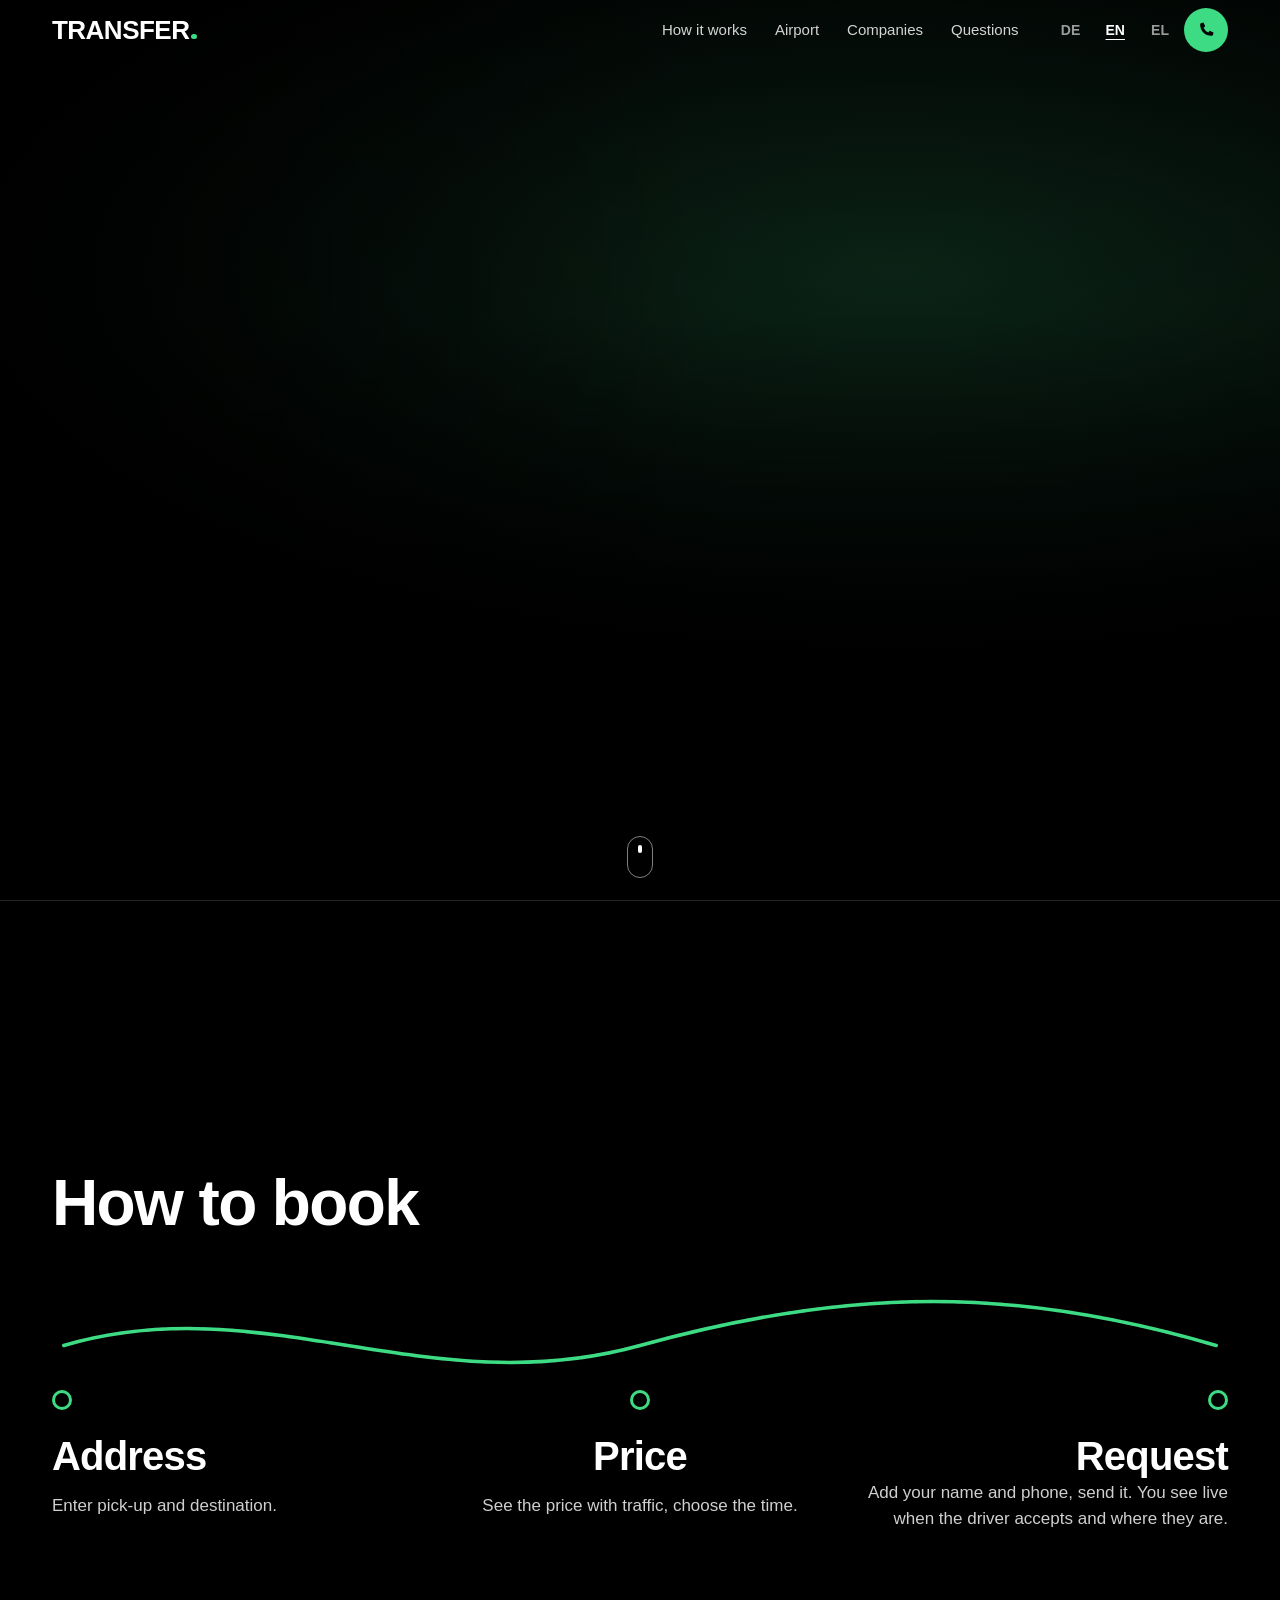
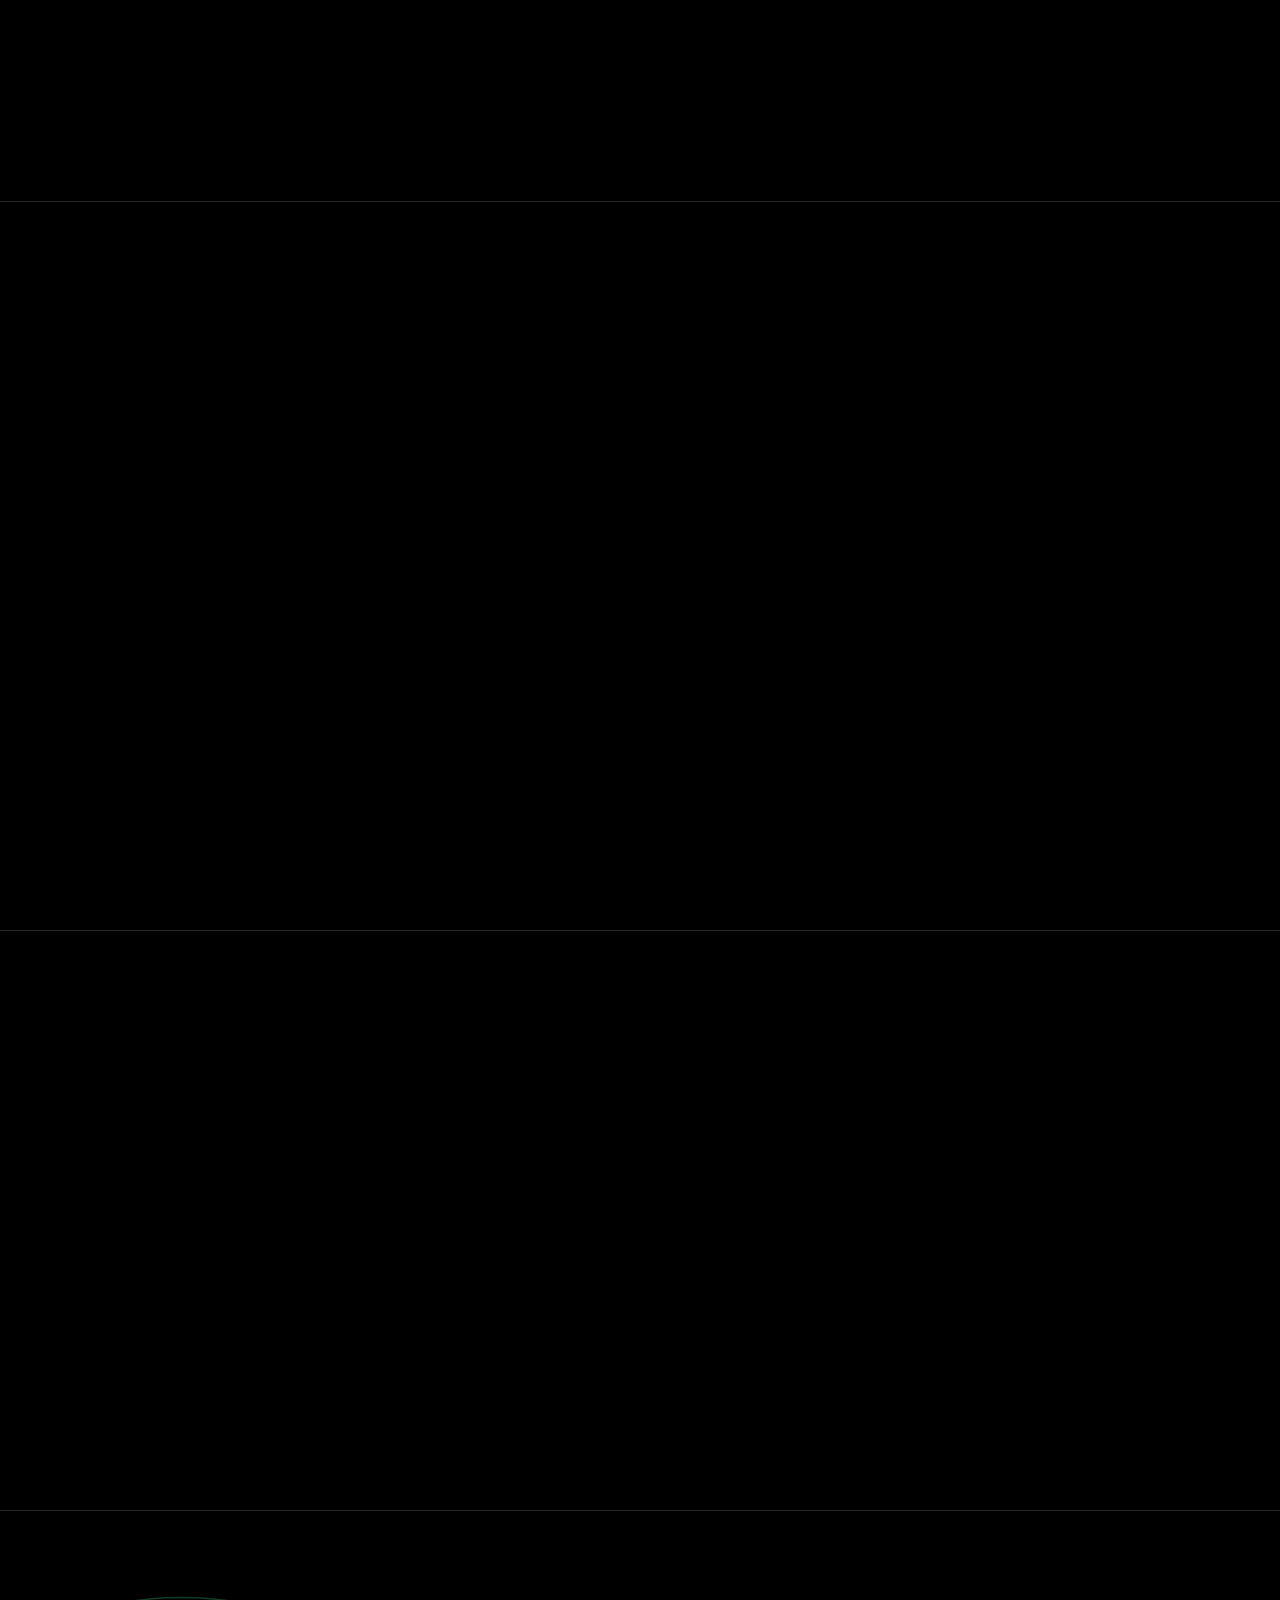
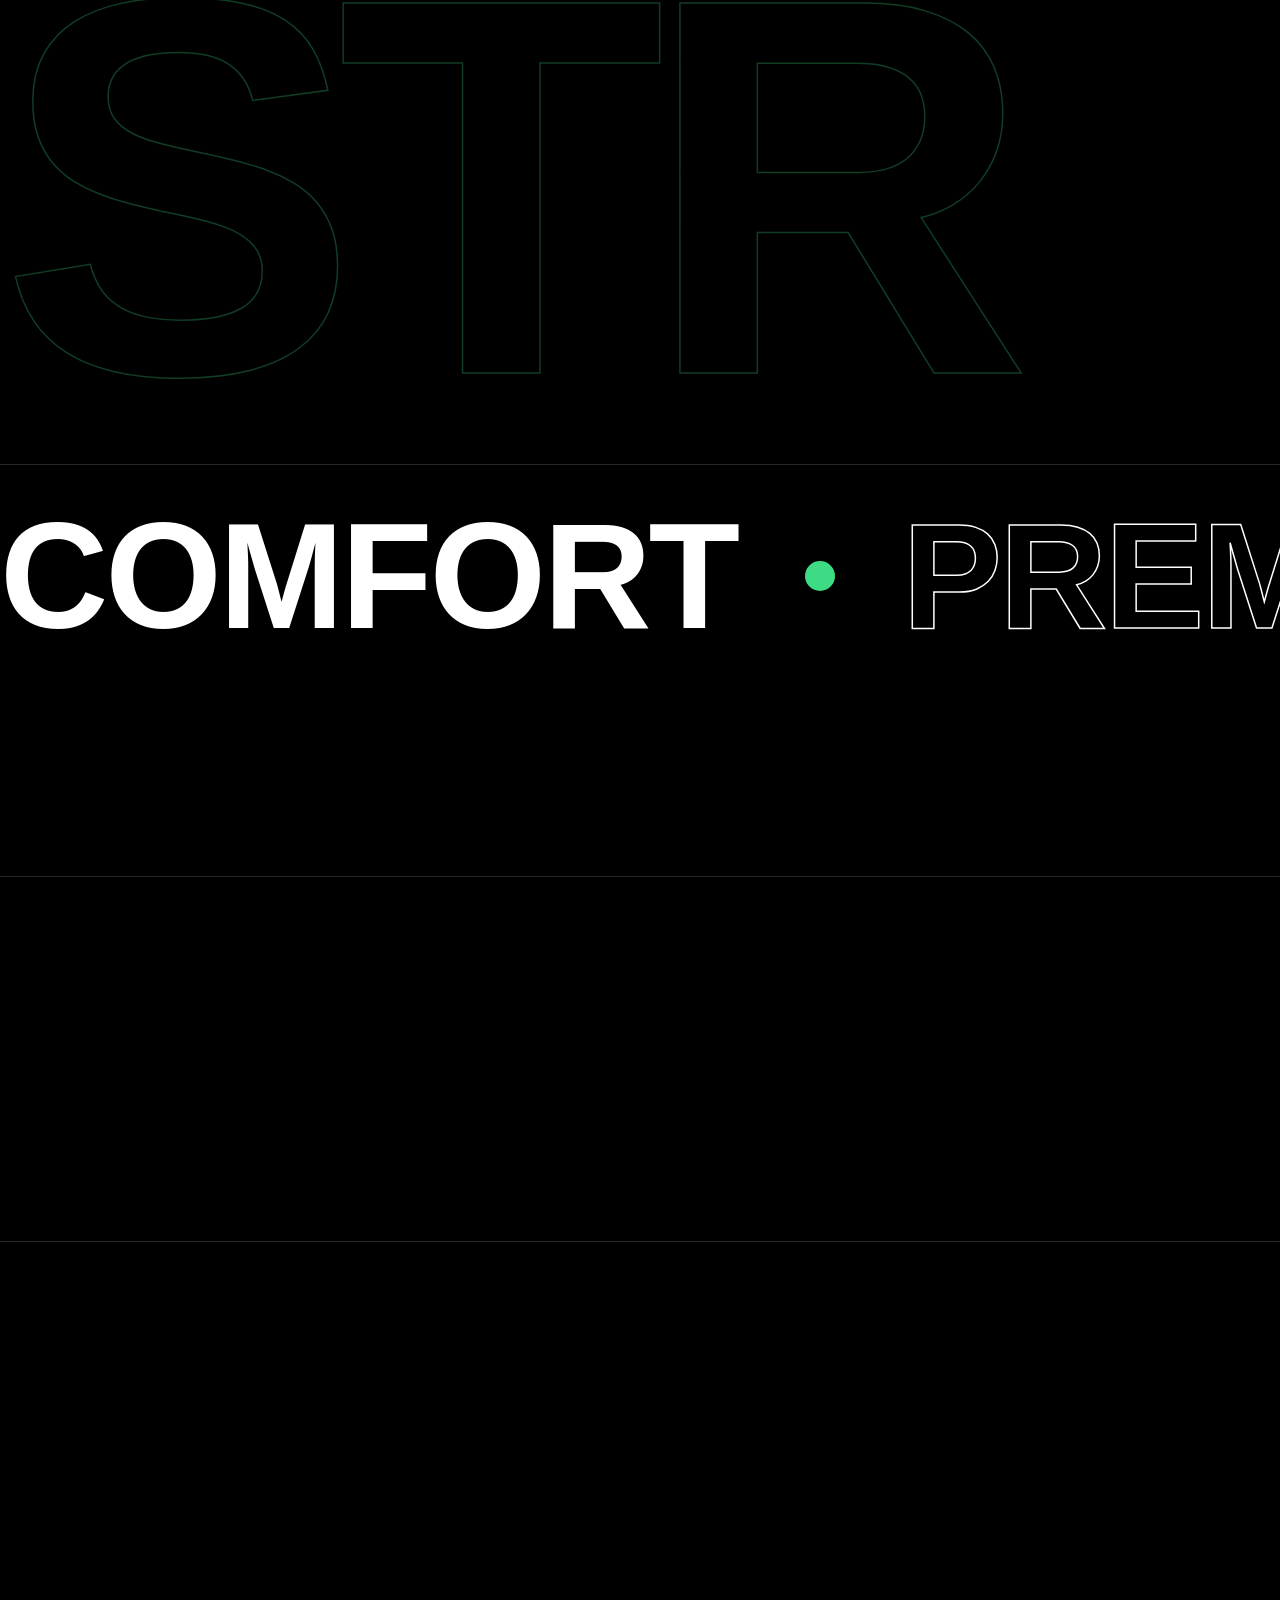
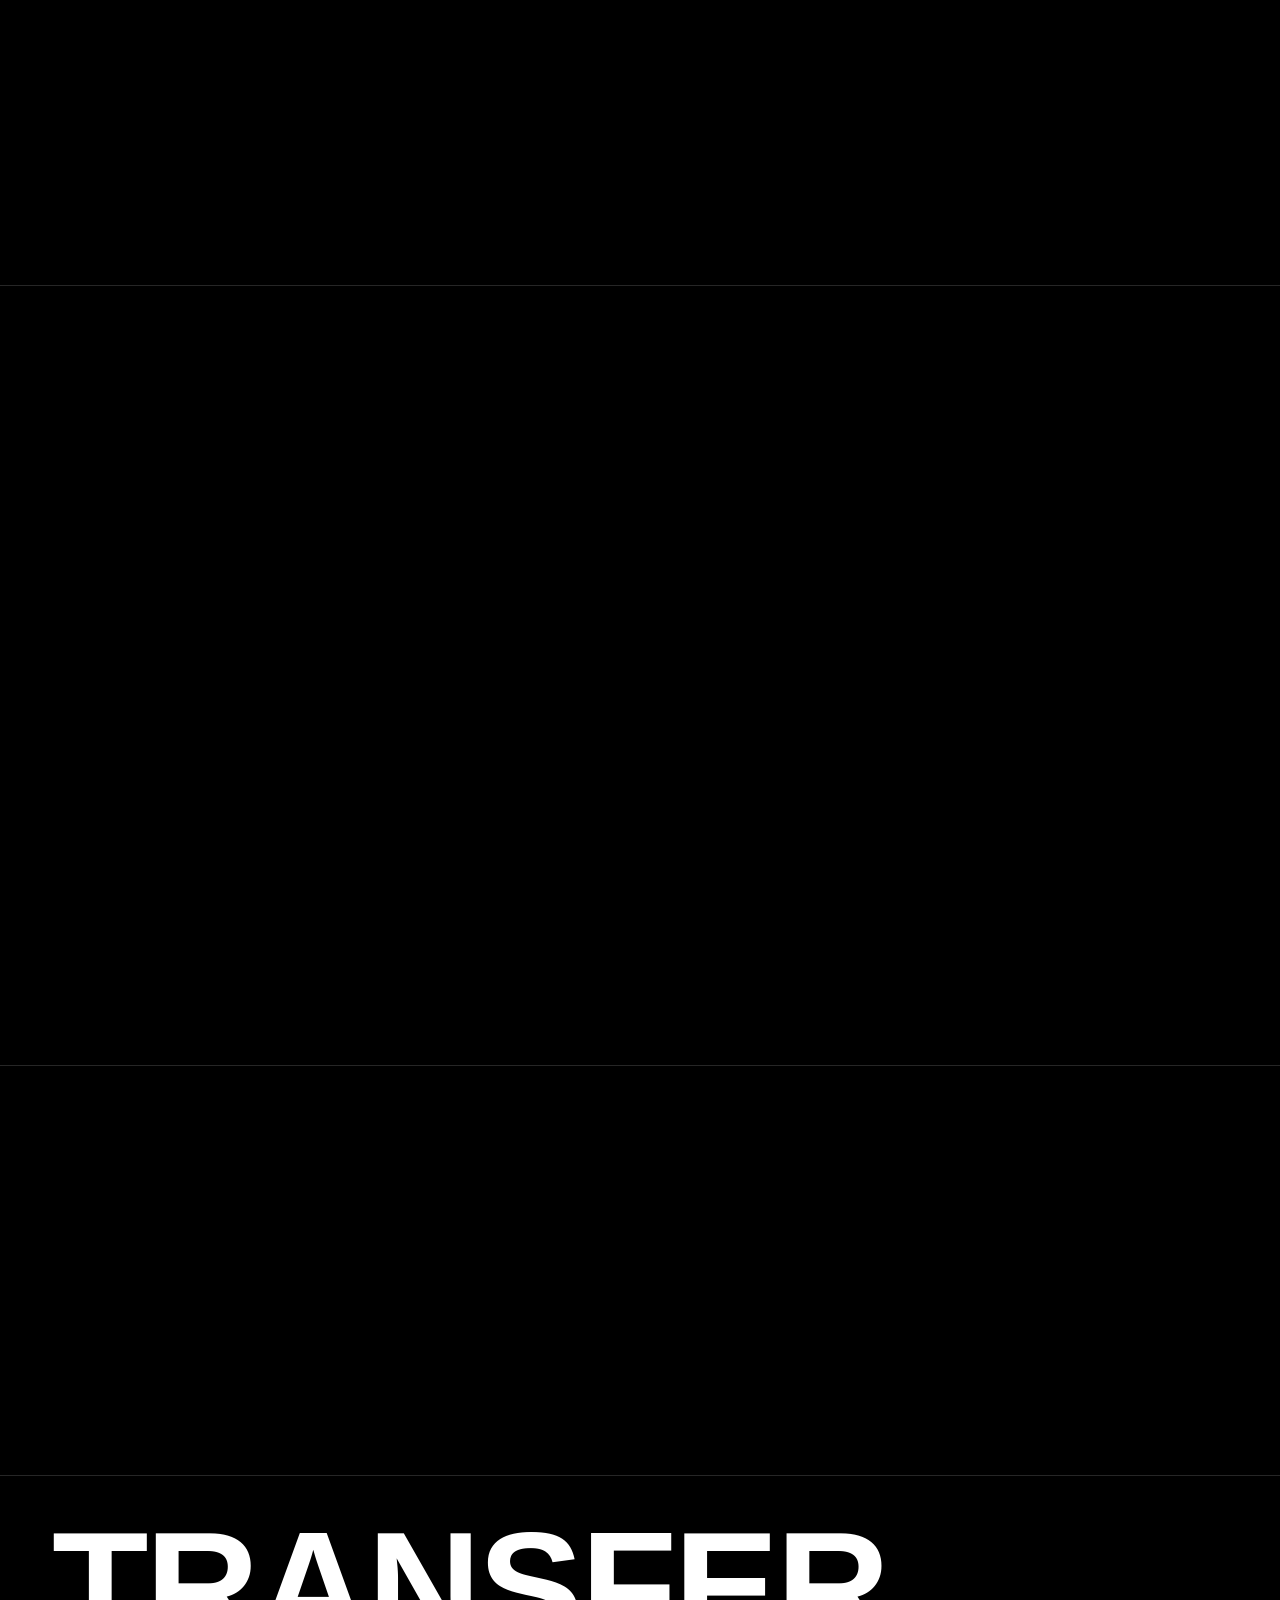
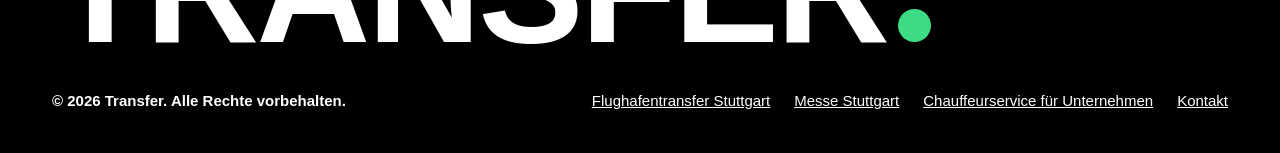
==== commit 5775908d: "Booking form: stops; ride page: route and live price Co-Authored-By: Claude Opus 5.5 <noreply@anthro" ====
--- a/docs/index.html
+++ b/docs/index.html
@@ -12,7 +12,7 @@
 <link rel="apple-touch-icon" href="assets/icon-192.png">
 <link rel="preload" href="assets/fonts/archivo.woff2" as="font" type="font/woff2" crossorigin>
 <link rel="stylesheet" href="assets/vendor/maplibre-gl.css">
-<link rel="stylesheet" href="styles.css?v=20261123">
+<link rel="stylesheet" href="styles.css?v=20261124s">
 <script>if(!matchMedia("(prefers-reduced-motion: reduce)").matches)document.documentElement.classList.add("motion");setTimeout(function(){if(!window.gsap)document.documentElement.classList.remove("motion")},3500);</script>
 <link rel="canonical" href="https://transfer-ride.github.io/">
 <meta property="og:type" content="website">
@@ -37,6 +37,7 @@
   <symbol id="i-call" viewBox="0 0 24 24"><path d="M6.600 3.500 9 3l2 4.600-2 1.600a12 12 0 0 0 5.800 5.800l1.600-2 4.600 2-.5 2.400c-.2 1-1 1.600-2 1.600C10.800 19 5 13.200 5 5.500c0-1 .6-1.800 1.600-2Z"/></symbol>
   <symbol id="i-locate" viewBox="0 0 24 24"><path d="M12 8a4 4 0 1 0 0 8 4 4 0 0 0 0-8Zm9 3h-2.100A7 7 0 0 0 13 5.100V3h-2v2.100A7 7 0 0 0 5.100 11H3v2h2.100A7 7 0 0 0 11 18.900V21h2v-2.100A7 7 0 0 0 18.900 13H21v-2Zm-9 6a5 5 0 1 1 0-10 5 5 0 0 1 0 10Z"/></symbol>
   <symbol id="i-swap" viewBox="0 0 24 24"><path d="M7 3 2.500 7.500 4 9l2-2v10h2V7l2 2 1.500-1.500L7 3Zm10 18 4.500-4.500L20 15l-2 2V7h-2v10l-2-2-1.500 1.500L17 21Z"/></symbol>
+  <symbol id="i-x" viewBox="0 0 24 24"><path d="m6.400 5 5.600 5.600L17.600 5 19 6.400 13.400 12l5.600 5.600-1.400 1.400-5.600-5.600L6.400 19 5 17.600l5.600-5.600L5 6.400 6.400 5Z"/></symbol>
   <symbol id="i-pin" viewBox="0 0 24 24"><path d="M12 2a7 7 0 0 0-7 7c0 5 7 13 7 13s7-8 7-13a7 7 0 0 0-7-7Zm0 9.500a2.500 2.500 0 1 1 0-5 2.500 2.500 0 0 1 0 5Z"/></symbol>
   <symbol id="i-arrow" viewBox="0 0 24 24"><path d="M5 11h11.200l-4.600-4.600L13 5l7 7-7 7-1.400-1.400 4.600-4.600H5v-2Z"/></symbol>
 </svg>
@@ -88,6 +89,7 @@
               <ul class="suggest" id="from-list" role="listbox" hidden data-lenis-prevent></ul>
               <button type="button" class="icon-btn locate" id="locate"><svg aria-hidden="true"><use href="#i-locate"/></svg><span class="sr" data-i18n="locate">Meinen Standort verwenden</span></button>
             </div>
+            <div id="stops"></div>
             <div class="field" data-field="to">
               <label for="to" data-i18n="to">Ziel</label>
               <input id="to" name="to" required role="combobox" aria-expanded="false" aria-controls="to-list" aria-autocomplete="list" data-i18n-ph="addrPh" placeholder="Adresse eingeben">
@@ -95,6 +97,7 @@
               <button type="button" class="icon-btn swap" id="swap"><svg aria-hidden="true"><use href="#i-swap"/></svg><span class="sr" data-i18n="swap">Abholung und Ziel tauschen</span></button>
             </div>
           </div>
+          <button type="button" class="add-stop f-wide" id="add-stop" data-i18n="addStop">+ Zwischenstopp</button>
 
           <div class="chips f-wide" role="group" aria-label="Häufige Ziele">
             <button type="button" data-place="fra1" data-i18n="chipAir">Flughafen</button>
@@ -172,6 +175,7 @@
           <div class="live-head"><span class="sent-dot" aria-hidden="true"></span><h2 id="live-title"></h2></div>
           <p id="live-sub"></p>
           <ol class="live-steps" id="live-steps" aria-hidden="true"><li></li><li></li><li></li><li></li></ol>
+          <div class="live-route" id="live-route" hidden><ol id="live-route-list"></ol><p id="live-price"></p></div>
           <div class="live-driver" id="live-driver" hidden>
             <strong id="live-name"></strong><span id="live-plate"></span><span id="live-stars"></span>
           </div>
@@ -395,10 +399,10 @@
 </div>
 
 <div class="toast" id="toast" role="status" aria-live="polite"></div>
-<script src="site.js?v=20261118u"></script>
+<script src="site.js?v=20261124s"></script>
 <script src="classes.js?v=20261118u"></script>
 <script src="plan.js?v=20261118u"></script>
-<script src="live.js?v=20261118u"></script>
+<script src="live.js?v=20261124s"></script>
 <script src="account.js?v=20261118u"></script>
 <script src="assets/vendor/gsap.min.js" defer></script>
 <script src="assets/vendor/ScrollTrigger.min.js" defer></script>
--- a/docs/styles.css
+++ b/docs/styles.css
@@ -544,3 +544,20 @@
 .live-notify[hidden] { display: none; }
 .live-notify { display: grid; gap: 6px; }
 .live-notify p { margin: 0; }
+
+/* Stops between pick-up and destination */
+.route-box .stop-field, .route-box [data-field="to"] { border-top: 1px solid #222; }
+.card .route-box .stop-field, .card .route-box [data-field="to"] { border-top-color: #e2e2e2; }
+.route-box [data-field="to"]::before { background: var(--mint); border-radius: 3px; }
+.card .route-box [data-field="to"]::before { background: #000; border-radius: 2px; }
+.route-box .field.stop-field::before { width: 9px; height: 9px; margin-top: -4.5px; left: -26.5px; border-radius: 50%; background: #f5c542; }
+.card .route-box .field.stop-field::before { background: #000; border-radius: 50%; }
+.route-box .stop-field input { padding-right: 4px; }
+.add-stop { justify-self: start; margin-top: -4px; padding: 8px 12px; border: 0; border-radius: 999px; background: none; color: var(--muted); font: inherit; font-size: 14px; font-weight: 500; cursor: pointer; }
+.add-stop:hover, .add-stop:focus-visible { background: #2221; color: inherit; }
+.add-stop[hidden] { display: none; }
+.live-route { margin: 4px 0 12px; font-size: 14px; }
+.live-route ol { margin: 0; padding: 0 0 0 18px; display: grid; gap: 2px; }
+.live-route li::marker { color: var(--muted); }
+.live-route p { margin: 6px 0 0; font-weight: 600; }
+.live-route p.changed { color: #0a7a3f; }
